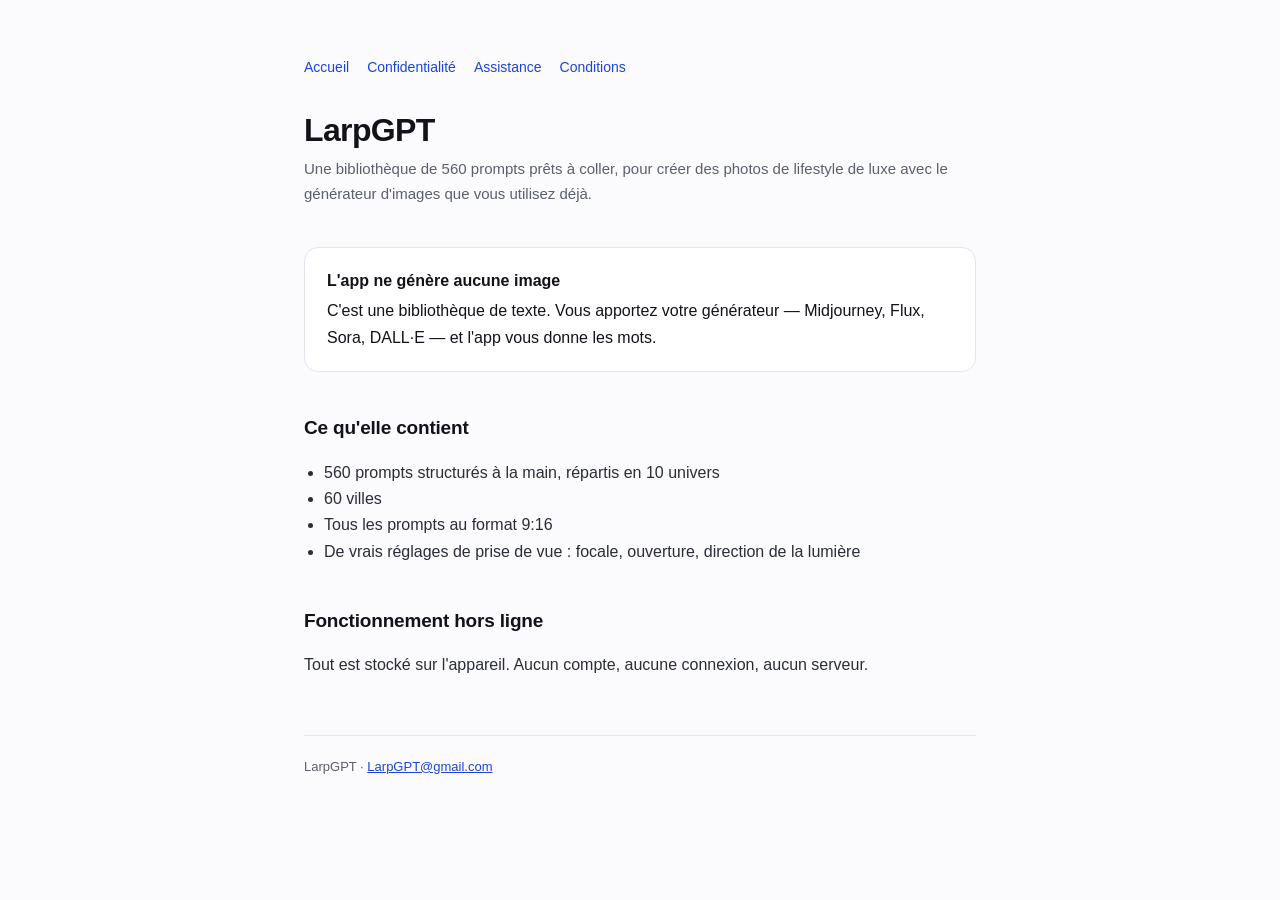
==== index.html @ 0c48ed39 "Contact : LarpGPT@gmail.com" ====
<!doctype html><html lang="fr"><head><meta charset="utf-8">
<meta name="viewport" content="width=device-width,initial-scale=1">
<title>LarpGPT</title><link rel="stylesheet" href="style.css"></head><body>
<div class="wrap">
<nav><a href="index.html">Accueil</a><a href="privacy.html">Confidentialité</a><a href="support.html">Assistance</a><a href="terms.html">Conditions</a></nav>
<h1>LarpGPT</h1>
<p class="sub">Une bibliothèque de 560 prompts prêts à coller, pour créer des photos de lifestyle de luxe avec le générateur d'images que vous utilisez déjà.</p>
<div class="card"><strong>L'app ne génère aucune image</strong>
C'est une bibliothèque de texte. Vous apportez votre générateur — Midjourney, Flux, Sora, DALL·E — et l'app vous donne les mots.</div>
<h2>Ce qu'elle contient</h2>
<ul><li>560 prompts structurés à la main, répartis en 10 univers</li>
<li>60 villes</li><li>Tous les prompts au format 9:16</li>
<li>De vrais réglages de prise de vue : focale, ouverture, direction de la lumière</li></ul>
<h2>Fonctionnement hors ligne</h2>
<p>Tout est stocké sur l'appareil. Aucun compte, aucune connexion, aucun serveur.</p>
<footer>LarpGPT · <a href="mailto:LarpGPT@gmail.com">LarpGPT@gmail.com</a></footer>
</div></body></html>
---- style.css ----
:root{--ink:#12131a;--muted:#5b5f6e;--line:#e4e6ee;--accent:#1B45D7;--bg:#fbfbfd}
*{box-sizing:border-box}
body{margin:0;background:var(--bg);color:var(--ink);
  font:16px/1.65 -apple-system,BlinkMacSystemFont,"Segoe UI",Inter,sans-serif}
.wrap{max-width:720px;margin:0 auto;padding:56px 24px 96px}
h1{font-size:32px;line-height:1.2;letter-spacing:-.02em;margin:0 0 8px}
h2{font-size:19px;letter-spacing:-.01em;margin:40px 0 10px}
.sub{color:var(--muted);margin:0 0 40px;font-size:15px}
p,li{color:#2a2d38}
ul{padding-left:20px}
a{color:var(--accent)}
.card{background:#fff;border:1px solid var(--line);border-radius:14px;padding:20px 22px;margin:24px 0}
.card strong{display:block;margin-bottom:4px}
footer{margin-top:56px;padding-top:20px;border-top:1px solid var(--line);
  color:var(--muted);font-size:13px}
nav{margin-bottom:32px;font-size:14px}
nav a{margin-right:18px;text-decoration:none}
nav a:hover{text-decoration:underline}
@media(prefers-color-scheme:dark){
  :root{--ink:#f2f3f7;--muted:#9aa0b4;--line:#2a2d3a;--bg:#0e0f14;--accent:#7f9bff}
  body{background:var(--bg);color:var(--ink)}
  p,li{color:#d3d6e0}
  .card{background:#161822}
}
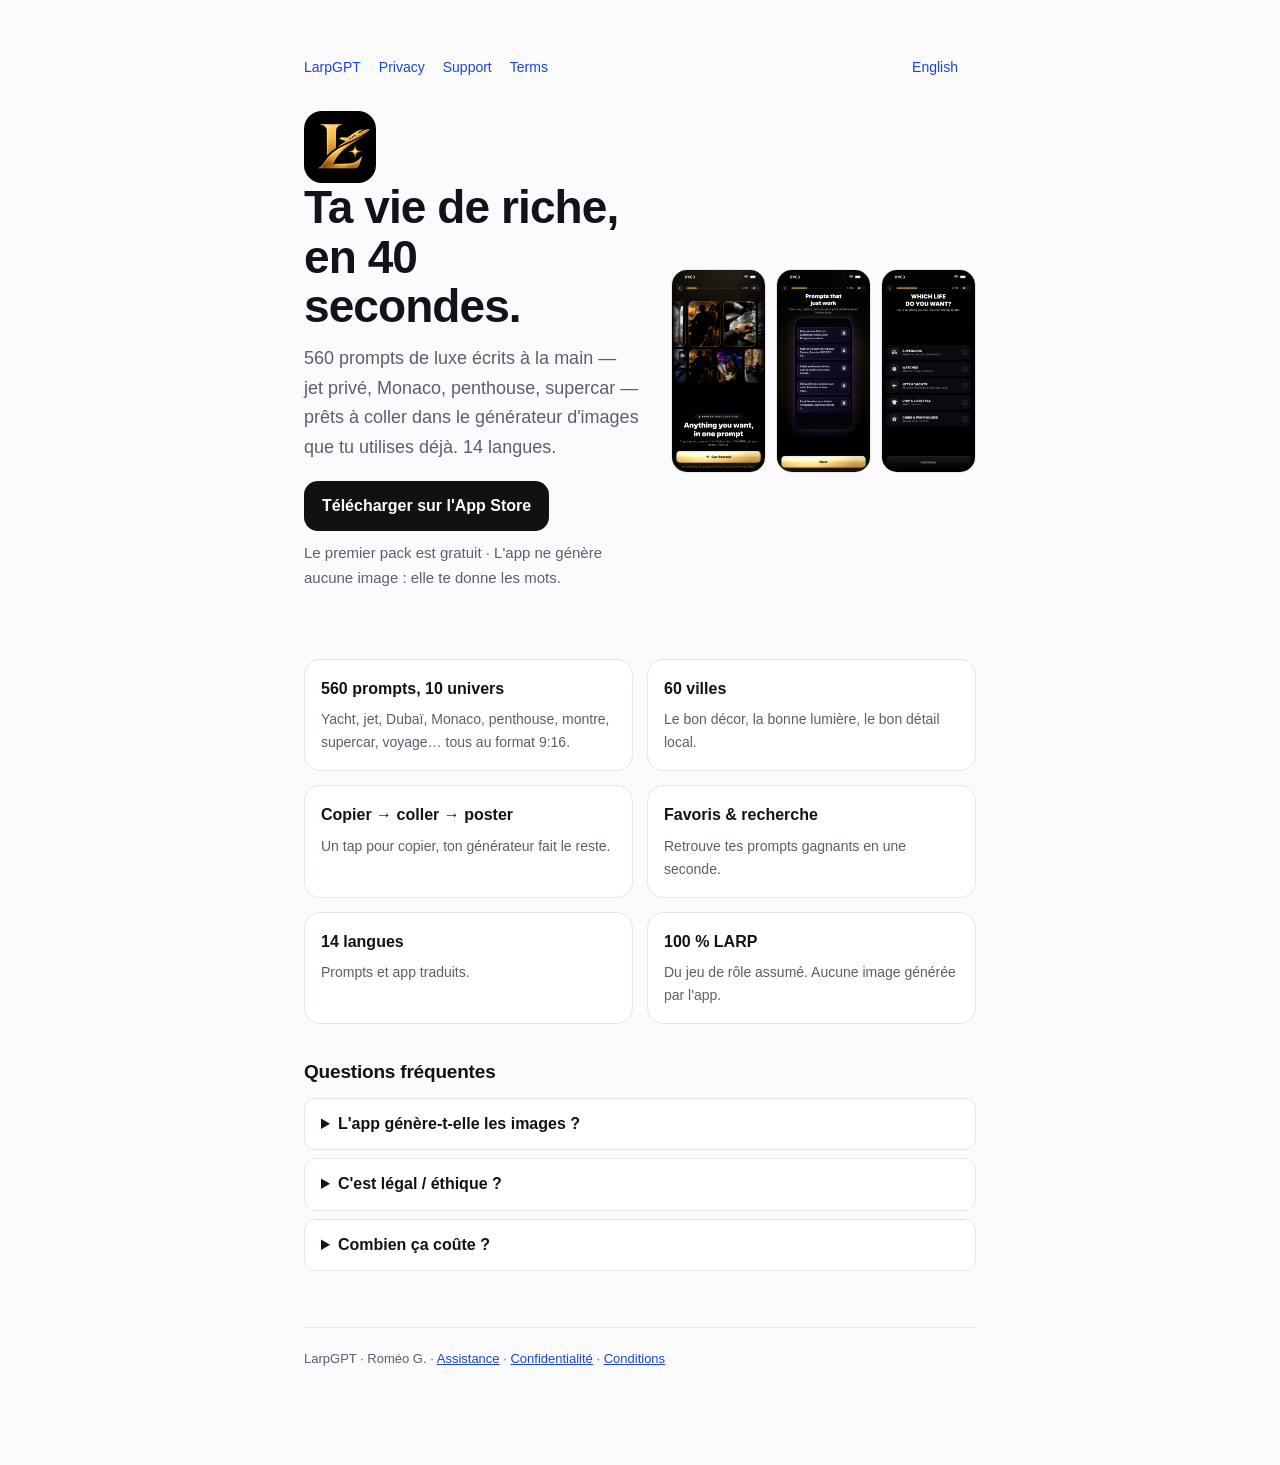
==== commit f37d2533: "Landing page FR/EN with screenshots, App Store link, FAQ, SEO" ====
--- a/index.html
+++ b/index.html
@@ -1,17 +1,5 @@
-<!doctype html><html lang="fr"><head><meta charset="utf-8">
-<meta name="viewport" content="width=device-width,initial-scale=1">
-<title>LarpGPT</title><link rel="stylesheet" href="style.css"></head><body>
-<div class="wrap">
-<nav><a href="index.html">Accueil</a><a href="privacy.html">Confidentialité</a><a href="support.html">Assistance</a><a href="terms.html">Conditions</a></nav>
-<h1>LarpGPT</h1>
-<p class="sub">Une bibliothèque de 560 prompts prêts à coller, pour créer des photos de lifestyle de luxe avec le générateur d'images que vous utilisez déjà.</p>
-<div class="card"><strong>L'app ne génère aucune image</strong>
-C'est une bibliothèque de texte. Vous apportez votre générateur — Midjourney, Flux, Sora, DALL·E — et l'app vous donne les mots.</div>
-<h2>Ce qu'elle contient</h2>
-<ul><li>560 prompts structurés à la main, répartis en 10 univers</li>
-<li>60 villes</li><li>Tous les prompts au format 9:16</li>
-<li>De vrais réglages de prise de vue : focale, ouverture, direction de la lumière</li></ul>
-<h2>Fonctionnement hors ligne</h2>
-<p>Tout est stocké sur l'appareil. Aucun compte, aucune connexion, aucun serveur.</p>
-<footer>LarpGPT · <a href="mailto:LarpGPT@gmail.com">LarpGPT@gmail.com</a></footer>
-</div></body></html>
+<!doctype html><html lang="fr"><head><meta charset="utf-8"><meta name="viewport" content="width=device-width,initial-scale=1"><title>LarpGPT — 560 prompts luxe prêts à coller pour tes stories (Dubaï, yacht, jet)</title><meta name="description" content="LarpGPT : la bibliothèque de prompts de lifestyle de luxe, écrits à la main, en 14 langues. Tu colles le prompt dans ton générateur d'images (Midjourney, Flux, DALL·E) et tu postes."><meta property="og:title" content="LarpGPT — 560 prompts luxe prêts à coller pour tes stories (Dubaï, yacht, jet)"><meta property="og:description" content="LarpGPT : la bibliothèque de prompts de lifestyle de luxe, écrits à la main, en 14 langues. Tu colles le prompt dans ton générateur d'images (Midjourney, Flux, DALL·E) et tu postes."><meta property="og:image" content="https://dualnbackapp.github.io/larpgpt/02-hero.png"><meta name="apple-itunes-app" content="app-id=6805626334"><link rel="icon" href="icon.png"><link rel="stylesheet" href="style.css"><script type="application/ld+json">{"@context":"https://schema.org","@type":"SoftwareApplication","name":"LarpGPT","operatingSystem":"iOS","applicationCategory":"LifestyleApplication","offers":{"@type":"Offer","price":"0","priceCurrency":"USD"},"url":"https://apps.apple.com/app/id6805626334"}</script></head><body><div class="wrap">
+<nav><a href="index.html">LarpGPT</a><a href="privacy.html">Privacy</a><a href="support.html">Support</a><a href="terms.html">Terms</a><a class="lang" href="en.html">English</a></nav>
+<section class="hero"><div><img class="icon" src="icon.png" alt="LarpGPT"><h1>Ta vie de riche, en 40 secondes.</h1><p class="lead">560 prompts de luxe écrits à la main — jet privé, Monaco, penthouse, supercar — prêts à coller dans le générateur d'images que tu utilises déjà. 14 langues.</p><a class="badge" href="https://apps.apple.com/app/id6805626334"> Télécharger sur l'App Store</a><p class="sub" style="margin-top:10px">Le premier pack est gratuit · L'app ne génère aucune image : elle te donne les mots.</p></div>
+<div class="shots"><img src="02-hero.png" alt=""><img src="03-prompts.png" alt=""><img src="04-worlds.png" alt=""></div></section>
+<div class="grid"><div class="feat"><h3>560 prompts, 10 univers</h3><p>Yacht, jet, Dubaï, Monaco, penthouse, montre, supercar, voyage… tous au format 9:16.</p></div><div class="feat"><h3>60 villes</h3><p>Le bon décor, la bonne lumière, le bon détail local.</p></div><div class="feat"><h3>Copier → coller → poster</h3><p>Un tap pour copier, ton générateur fait le reste.</p></div><div class="feat"><h3>Favoris & recherche</h3><p>Retrouve tes prompts gagnants en une seconde.</p></div><div class="feat"><h3>14 langues</h3><p>Prompts et app traduits.</p></div><div class="feat"><h3>100 % LARP</h3><p>Du jeu de rôle assumé. Aucune image générée par l'app.</p></div></div><h2 style="margin-top:32px">Questions fréquentes</h2><div class="faq"><details><summary>L'app génère-t-elle les images ?</summary><p>Non. LarpGPT est une bibliothèque de texte. Tu colles le prompt dans Midjourney, Flux, DALL·E, Sora ou n'importe quel générateur.</p></details><details><summary>C'est légal / éthique ?</summary><p>C'est du LARP (jeu de rôle) : de la fiction créative pour tes stories. Tu restes responsable de ce que tu publies.</p></details><details><summary>Combien ça coûte ?</summary><p>Le premier pack est gratuit. L'accès VIP débloque les 560 prompts, la recherche et les favoris (abonnement ou achat à vie).</p></details></div><footer>LarpGPT · Roméo G. · <a href="mailto:LarpGPT@gmail.com">Assistance</a> · <a href="privacy.html">Confidentialité</a> · <a href="terms.html">Conditions</a></footer></div></body></html>
--- a/style.css
+++ b/style.css
@@ -22,3 +22,16 @@
   p,li{color:#d3d6e0}
   .card{background:#161822}
 }
+/* landing */
+.hero{display:grid;grid-template-columns:1.1fr 1fr;gap:32px;align-items:center;margin:28px 0}
+.hero h1{font-size:clamp(30px,5vw,46px);line-height:1.08;margin:0 0 12px}
+.hero .lead{font-size:18px;color:#5a5f6d;margin:0 0 18px}
+.badge{display:inline-flex;align-items:center;gap:10px;background:#111;color:#fff;padding:12px 18px;border-radius:14px;font-weight:700;text-decoration:none}
+.shots{display:grid;grid-template-columns:repeat(3,1fr);gap:10px}
+.shots img{width:100%;border-radius:16px;display:block;border:1px solid #e8e6df}
+.grid{display:grid;grid-template-columns:repeat(auto-fit,minmax(220px,1fr));gap:14px}
+.feat{background:#fff;border:1px solid #e8e6df;border-radius:16px;padding:16px}
+.feat h3{margin:0 0 6px;font-size:16px}.feat p{margin:0;color:#5a5f6d;font-size:14px}
+.faq details{background:#fff;border:1px solid #e8e6df;border-radius:12px;padding:12px 16px;margin:8px 0}.faq summary{font-weight:700;cursor:pointer}
+.lang{float:right;font-size:14px}.icon{width:72px;height:72px;border-radius:18px;vertical-align:middle;margin-right:12px}
+@media(max-width:720px){.hero{grid-template-columns:1fr}}
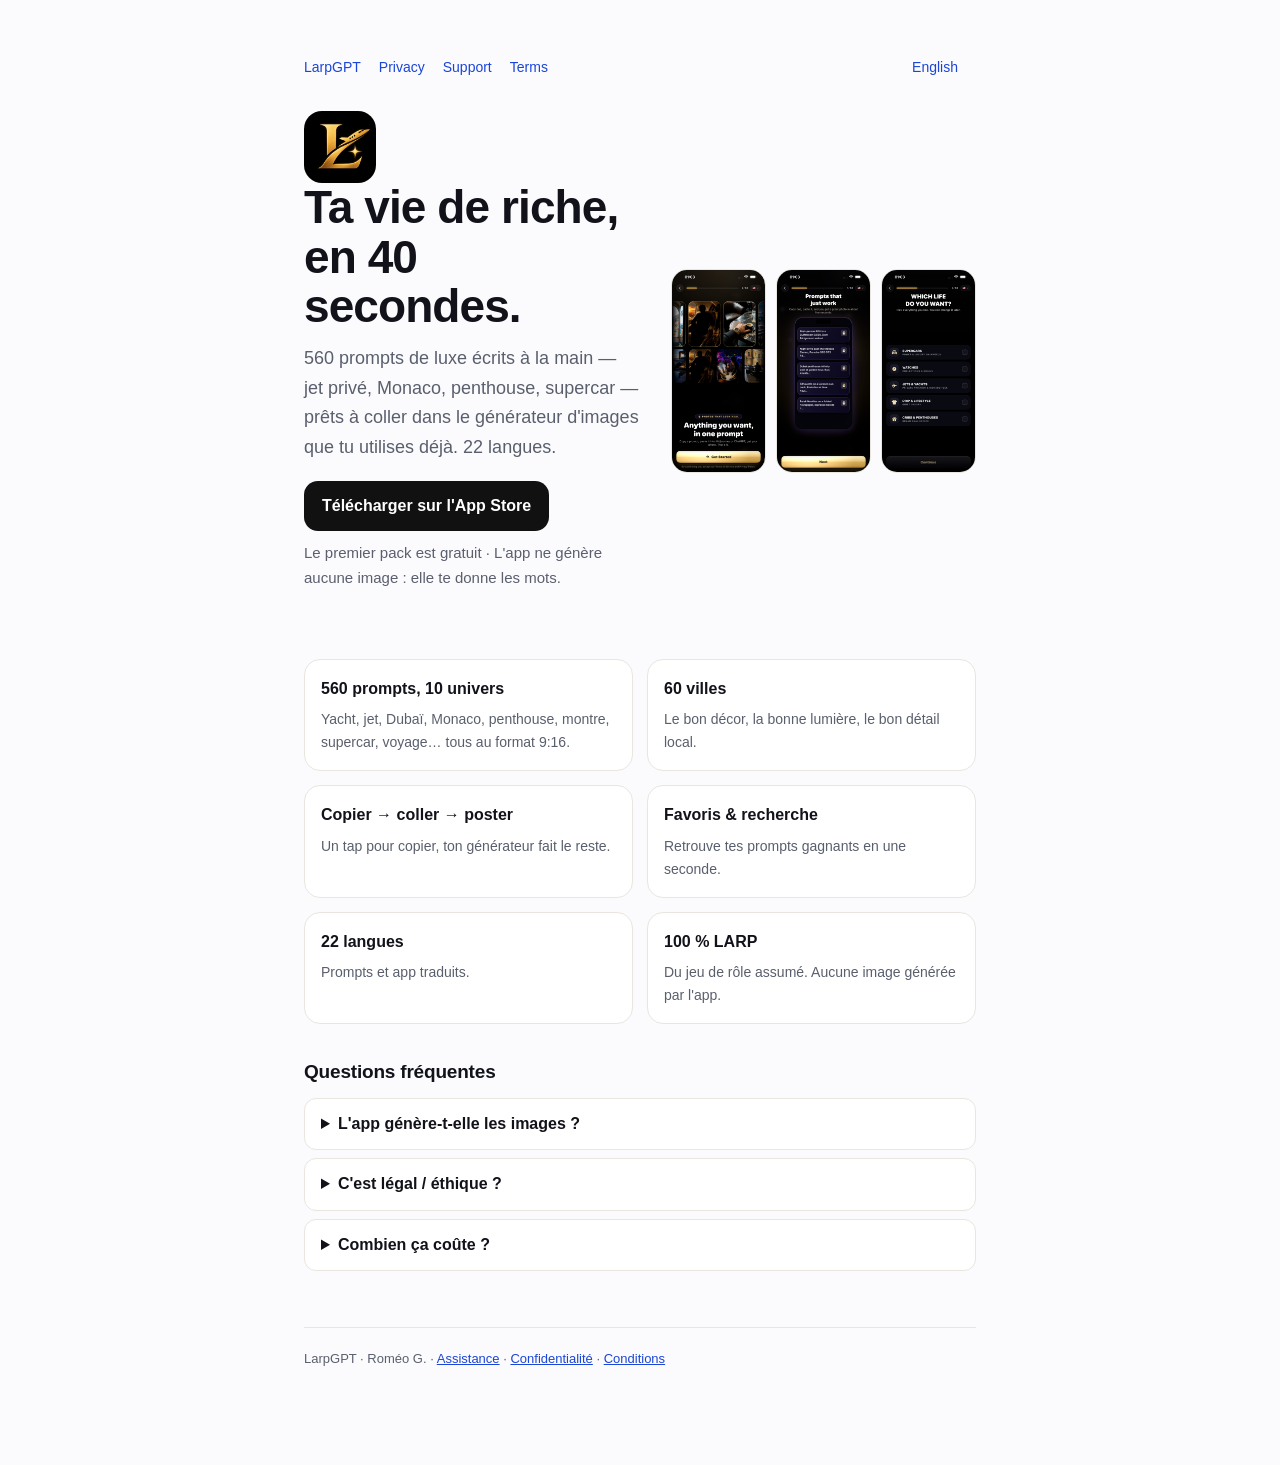
==== commit 5ed1e339: "LarpGPT : 14 -> 22 langues sur la page publique L'enum AppLanguage declare 22 langues et 22 tables T" ====
--- a/index.html
+++ b/index.html
@@ -1,5 +1,5 @@
-<!doctype html><html lang="fr"><head><meta charset="utf-8"><meta name="viewport" content="width=device-width,initial-scale=1"><title>LarpGPT — 560 prompts luxe prêts à coller pour tes stories (Dubaï, yacht, jet)</title><meta name="description" content="LarpGPT : la bibliothèque de prompts de lifestyle de luxe, écrits à la main, en 14 langues. Tu colles le prompt dans ton générateur d'images (Midjourney, Flux, DALL·E) et tu postes."><meta property="og:title" content="LarpGPT — 560 prompts luxe prêts à coller pour tes stories (Dubaï, yacht, jet)"><meta property="og:description" content="LarpGPT : la bibliothèque de prompts de lifestyle de luxe, écrits à la main, en 14 langues. Tu colles le prompt dans ton générateur d'images (Midjourney, Flux, DALL·E) et tu postes."><meta property="og:image" content="https://dualnbackapp.github.io/larpgpt/02-hero.png"><meta name="apple-itunes-app" content="app-id=6805626334"><link rel="icon" href="icon.png"><link rel="stylesheet" href="style.css"><script type="application/ld+json">{"@context":"https://schema.org","@type":"SoftwareApplication","name":"LarpGPT","operatingSystem":"iOS","applicationCategory":"LifestyleApplication","offers":{"@type":"Offer","price":"0","priceCurrency":"USD"},"url":"https://apps.apple.com/app/id6805626334"}</script></head><body><div class="wrap">
+<!doctype html><html lang="fr"><head><meta charset="utf-8"><meta name="viewport" content="width=device-width,initial-scale=1"><title>LarpGPT — 560 prompts luxe prêts à coller pour tes stories (Dubaï, yacht, jet)</title><meta name="description" content="LarpGPT : la bibliothèque de prompts de lifestyle de luxe, écrits à la main, en 22 langues. Tu colles le prompt dans ton générateur d'images (Midjourney, Flux, DALL·E) et tu postes."><meta property="og:title" content="LarpGPT — 560 prompts luxe prêts à coller pour tes stories (Dubaï, yacht, jet)"><meta property="og:description" content="LarpGPT : la bibliothèque de prompts de lifestyle de luxe, écrits à la main, en 22 langues. Tu colles le prompt dans ton générateur d'images (Midjourney, Flux, DALL·E) et tu postes."><meta property="og:image" content="https://dualnbackapp.github.io/larpgpt/02-hero.png"><meta name="apple-itunes-app" content="app-id=6805626334"><link rel="icon" href="icon.png"><link rel="stylesheet" href="style.css"><script type="application/ld+json">{"@context":"https://schema.org","@type":"SoftwareApplication","name":"LarpGPT","operatingSystem":"iOS","applicationCategory":"LifestyleApplication","offers":{"@type":"Offer","price":"0","priceCurrency":"USD"},"url":"https://apps.apple.com/app/id6805626334"}</script></head><body><div class="wrap">
 <nav><a href="index.html">LarpGPT</a><a href="privacy.html">Privacy</a><a href="support.html">Support</a><a href="terms.html">Terms</a><a class="lang" href="en.html">English</a></nav>
-<section class="hero"><div><img class="icon" src="icon.png" alt="LarpGPT"><h1>Ta vie de riche, en 40 secondes.</h1><p class="lead">560 prompts de luxe écrits à la main — jet privé, Monaco, penthouse, supercar — prêts à coller dans le générateur d'images que tu utilises déjà. 14 langues.</p><a class="badge" href="https://apps.apple.com/app/id6805626334"> Télécharger sur l'App Store</a><p class="sub" style="margin-top:10px">Le premier pack est gratuit · L'app ne génère aucune image : elle te donne les mots.</p></div>
+<section class="hero"><div><img class="icon" src="icon.png" alt="LarpGPT"><h1>Ta vie de riche, en 40 secondes.</h1><p class="lead">560 prompts de luxe écrits à la main — jet privé, Monaco, penthouse, supercar — prêts à coller dans le générateur d'images que tu utilises déjà. 22 langues.</p><a class="badge" href="https://apps.apple.com/app/id6805626334"> Télécharger sur l'App Store</a><p class="sub" style="margin-top:10px">Le premier pack est gratuit · L'app ne génère aucune image : elle te donne les mots.</p></div>
 <div class="shots"><img src="02-hero.png" alt=""><img src="03-prompts.png" alt=""><img src="04-worlds.png" alt=""></div></section>
-<div class="grid"><div class="feat"><h3>560 prompts, 10 univers</h3><p>Yacht, jet, Dubaï, Monaco, penthouse, montre, supercar, voyage… tous au format 9:16.</p></div><div class="feat"><h3>60 villes</h3><p>Le bon décor, la bonne lumière, le bon détail local.</p></div><div class="feat"><h3>Copier → coller → poster</h3><p>Un tap pour copier, ton générateur fait le reste.</p></div><div class="feat"><h3>Favoris & recherche</h3><p>Retrouve tes prompts gagnants en une seconde.</p></div><div class="feat"><h3>14 langues</h3><p>Prompts et app traduits.</p></div><div class="feat"><h3>100 % LARP</h3><p>Du jeu de rôle assumé. Aucune image générée par l'app.</p></div></div><h2 style="margin-top:32px">Questions fréquentes</h2><div class="faq"><details><summary>L'app génère-t-elle les images ?</summary><p>Non. LarpGPT est une bibliothèque de texte. Tu colles le prompt dans Midjourney, Flux, DALL·E, Sora ou n'importe quel générateur.</p></details><details><summary>C'est légal / éthique ?</summary><p>C'est du LARP (jeu de rôle) : de la fiction créative pour tes stories. Tu restes responsable de ce que tu publies.</p></details><details><summary>Combien ça coûte ?</summary><p>Le premier pack est gratuit. L'accès VIP débloque les 560 prompts, la recherche et les favoris (abonnement ou achat à vie).</p></details></div><footer>LarpGPT · Roméo G. · <a href="mailto:LarpGPT@gmail.com">Assistance</a> · <a href="privacy.html">Confidentialité</a> · <a href="terms.html">Conditions</a></footer></div></body></html>+<div class="grid"><div class="feat"><h3>560 prompts, 10 univers</h3><p>Yacht, jet, Dubaï, Monaco, penthouse, montre, supercar, voyage… tous au format 9:16.</p></div><div class="feat"><h3>60 villes</h3><p>Le bon décor, la bonne lumière, le bon détail local.</p></div><div class="feat"><h3>Copier → coller → poster</h3><p>Un tap pour copier, ton générateur fait le reste.</p></div><div class="feat"><h3>Favoris & recherche</h3><p>Retrouve tes prompts gagnants en une seconde.</p></div><div class="feat"><h3>22 langues</h3><p>Prompts et app traduits.</p></div><div class="feat"><h3>100 % LARP</h3><p>Du jeu de rôle assumé. Aucune image générée par l'app.</p></div></div><h2 style="margin-top:32px">Questions fréquentes</h2><div class="faq"><details><summary>L'app génère-t-elle les images ?</summary><p>Non. LarpGPT est une bibliothèque de texte. Tu colles le prompt dans Midjourney, Flux, DALL·E, Sora ou n'importe quel générateur.</p></details><details><summary>C'est légal / éthique ?</summary><p>C'est du LARP (jeu de rôle) : de la fiction créative pour tes stories. Tu restes responsable de ce que tu publies.</p></details><details><summary>Combien ça coûte ?</summary><p>Le premier pack est gratuit. L'accès VIP débloque les 560 prompts, la recherche et les favoris (abonnement ou achat à vie).</p></details></div><footer>LarpGPT · Roméo G. · <a href="mailto:Gambinoromeo9@gmail.com">Assistance</a> · <a href="privacy.html">Confidentialité</a> · <a href="terms.html">Conditions</a></footer></div></body></html>
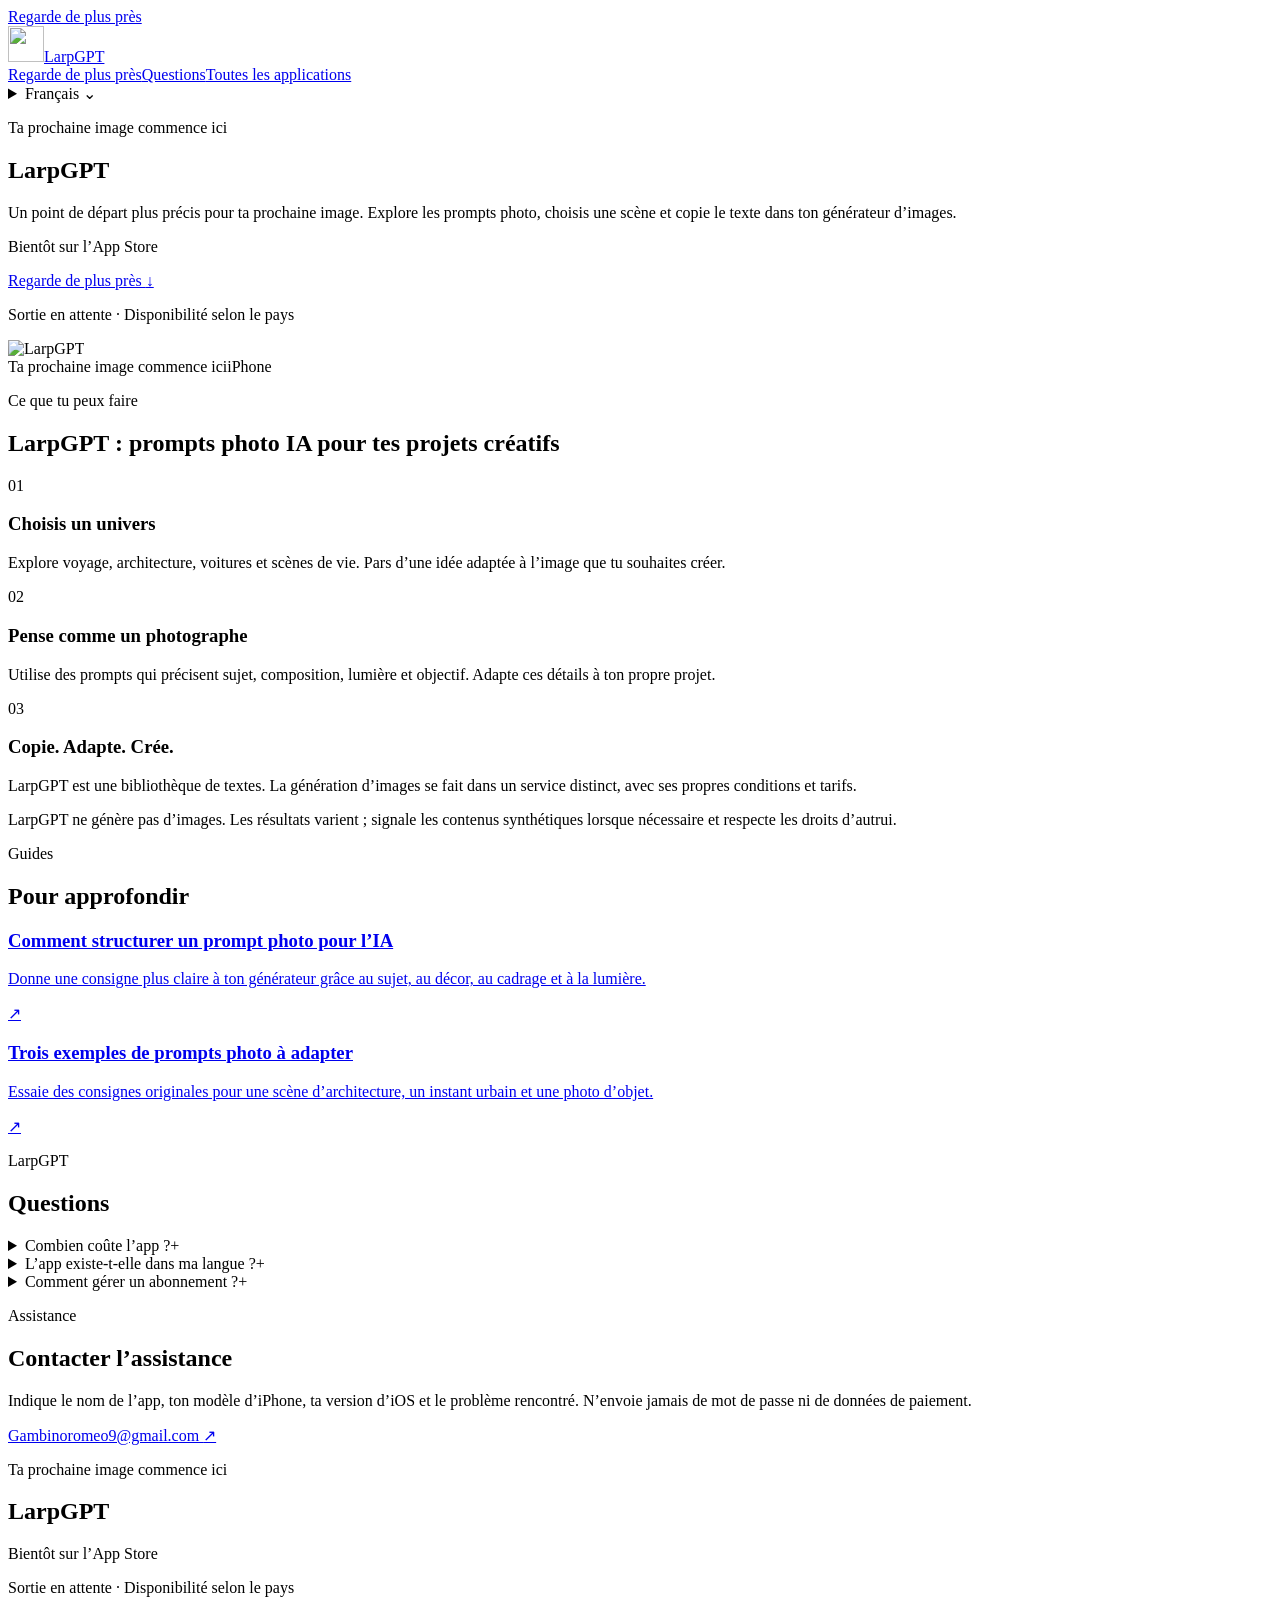
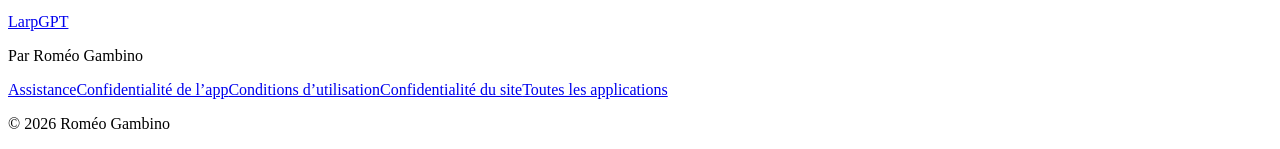
==== commit 1ffd0bd5: "Connect marketing homepage to multilingual app website" ====
--- a/index.html
+++ b/index.html
@@ -1,5 +1 @@
-<!doctype html><html lang="fr"><head><meta charset="utf-8"><meta name="viewport" content="width=device-width,initial-scale=1"><title>LarpGPT — 560 prompts luxe prêts à coller pour tes stories (Dubaï, yacht, jet)</title><meta name="description" content="LarpGPT : la bibliothèque de prompts de lifestyle de luxe, écrits à la main, en 22 langues. Tu colles le prompt dans ton générateur d'images (Midjourney, Flux, DALL·E) et tu postes."><meta property="og:title" content="LarpGPT — 560 prompts luxe prêts à coller pour tes stories (Dubaï, yacht, jet)"><meta property="og:description" content="LarpGPT : la bibliothèque de prompts de lifestyle de luxe, écrits à la main, en 22 langues. Tu colles le prompt dans ton générateur d'images (Midjourney, Flux, DALL·E) et tu postes."><meta property="og:image" content="https://dualnbackapp.github.io/larpgpt/02-hero.png"><meta name="apple-itunes-app" content="app-id=6805626334"><link rel="icon" href="icon.png"><link rel="stylesheet" href="style.css"><script type="application/ld+json">{"@context":"https://schema.org","@type":"SoftwareApplication","name":"LarpGPT","operatingSystem":"iOS","applicationCategory":"LifestyleApplication","offers":{"@type":"Offer","price":"0","priceCurrency":"USD"},"url":"https://apps.apple.com/app/id6805626334"}</script></head><body><div class="wrap">
-<nav><a href="index.html">LarpGPT</a><a href="privacy.html">Privacy</a><a href="support.html">Support</a><a href="terms.html">Terms</a><a class="lang" href="en.html">English</a></nav>
-<section class="hero"><div><img class="icon" src="icon.png" alt="LarpGPT"><h1>Ta vie de riche, en 40 secondes.</h1><p class="lead">560 prompts de luxe écrits à la main — jet privé, Monaco, penthouse, supercar — prêts à coller dans le générateur d'images que tu utilises déjà. 22 langues.</p><a class="badge" href="https://apps.apple.com/app/id6805626334"> Télécharger sur l'App Store</a><p class="sub" style="margin-top:10px">Le premier pack est gratuit · L'app ne génère aucune image : elle te donne les mots.</p></div>
-<div class="shots"><img src="02-hero.png" alt=""><img src="03-prompts.png" alt=""><img src="04-worlds.png" alt=""></div></section>
-<div class="grid"><div class="feat"><h3>560 prompts, 10 univers</h3><p>Yacht, jet, Dubaï, Monaco, penthouse, montre, supercar, voyage… tous au format 9:16.</p></div><div class="feat"><h3>60 villes</h3><p>Le bon décor, la bonne lumière, le bon détail local.</p></div><div class="feat"><h3>Copier → coller → poster</h3><p>Un tap pour copier, ton générateur fait le reste.</p></div><div class="feat"><h3>Favoris & recherche</h3><p>Retrouve tes prompts gagnants en une seconde.</p></div><div class="feat"><h3>22 langues</h3><p>Prompts et app traduits.</p></div><div class="feat"><h3>100 % LARP</h3><p>Du jeu de rôle assumé. Aucune image générée par l'app.</p></div></div><h2 style="margin-top:32px">Questions fréquentes</h2><div class="faq"><details><summary>L'app génère-t-elle les images ?</summary><p>Non. LarpGPT est une bibliothèque de texte. Tu colles le prompt dans Midjourney, Flux, DALL·E, Sora ou n'importe quel générateur.</p></details><details><summary>C'est légal / éthique ?</summary><p>C'est du LARP (jeu de rôle) : de la fiction créative pour tes stories. Tu restes responsable de ce que tu publies.</p></details><details><summary>Combien ça coûte ?</summary><p>Le premier pack est gratuit. L'accès VIP débloque les 560 prompts, la recherche et les favoris (abonnement ou achat à vie).</p></details></div><footer>LarpGPT · Roméo G. · <a href="mailto:Gambinoromeo9@gmail.com">Assistance</a> · <a href="privacy.html">Confidentialité</a> · <a href="terms.html">Conditions</a></footer></div></body></html>+<!doctype html><html lang="fr" dir="ltr"><head><meta charset="utf-8"><meta name="viewport" content="width=device-width,initial-scale=1"><title>LarpGPT : prompts photo IA pour tes projets créatifs</title><meta name="description" content="Un point de départ plus précis pour ta prochaine image. Explore les prompts photo, choisis une scène et copie le texte dans ton générateur d’images."><meta name="robots" content="index,follow,max-image-preview:large"><link rel="canonical" href="https://romeo-apps.gambinoromeo9.chatgpt.site/fr/larpgpt/"><link rel="alternate" hreflang="en" href="https://romeo-apps.gambinoromeo9.chatgpt.site/en/larpgpt/"><link rel="alternate" hreflang="fr" href="https://romeo-apps.gambinoromeo9.chatgpt.site/fr/larpgpt/"><link rel="alternate" hreflang="es" href="https://romeo-apps.gambinoromeo9.chatgpt.site/es/larpgpt/"><link rel="alternate" hreflang="de" href="https://romeo-apps.gambinoromeo9.chatgpt.site/de/larpgpt/"><link rel="alternate" hreflang="it" href="https://romeo-apps.gambinoromeo9.chatgpt.site/it/larpgpt/"><link rel="alternate" hreflang="pt-BR" href="https://romeo-apps.gambinoromeo9.chatgpt.site/pt-BR/larpgpt/"><link rel="alternate" hreflang="nl" href="https://romeo-apps.gambinoromeo9.chatgpt.site/nl/larpgpt/"><link rel="alternate" hreflang="pl" href="https://romeo-apps.gambinoromeo9.chatgpt.site/pl/larpgpt/"><link rel="alternate" hreflang="ru" href="https://romeo-apps.gambinoromeo9.chatgpt.site/ru/larpgpt/"><link rel="alternate" hreflang="tr" href="https://romeo-apps.gambinoromeo9.chatgpt.site/tr/larpgpt/"><link rel="alternate" hreflang="ar" href="https://romeo-apps.gambinoromeo9.chatgpt.site/ar/larpgpt/"><link rel="alternate" hreflang="hi" href="https://romeo-apps.gambinoromeo9.chatgpt.site/hi/larpgpt/"><link rel="alternate" hreflang="ja" href="https://romeo-apps.gambinoromeo9.chatgpt.site/ja/larpgpt/"><link rel="alternate" hreflang="ko" href="https://romeo-apps.gambinoromeo9.chatgpt.site/ko/larpgpt/"><link rel="alternate" hreflang="zh-Hans" href="https://romeo-apps.gambinoromeo9.chatgpt.site/zh-Hans/larpgpt/"><link rel="alternate" hreflang="zh-Hant" href="https://romeo-apps.gambinoromeo9.chatgpt.site/zh-Hant/larpgpt/"><link rel="alternate" hreflang="x-default" href="https://romeo-apps.gambinoromeo9.chatgpt.site/en/larpgpt/"><meta property="og:type" content="website"><meta property="og:title" content="LarpGPT : prompts photo IA pour tes projets créatifs"><meta property="og:description" content="Un point de départ plus précis pour ta prochaine image. Explore les prompts photo, choisis une scène et copie le texte dans ton générateur d’images."><meta property="og:url" content="https://romeo-apps.gambinoromeo9.chatgpt.site/fr/larpgpt/"><meta property="og:site_name" content="LarpGPT"><meta name="theme-color" content="#ffd9cf"><link rel="icon" href="https://romeo-apps.gambinoromeo9.chatgpt.site/assets/larpgpt-icon.webp"><link rel="stylesheet" href="https://romeo-apps.gambinoromeo9.chatgpt.site/style-8dffabfe72.css"><script type="application/ld+json">{"@context":"https://schema.org","@type":"SoftwareApplication","name":"LarpGPT","operatingSystem":"iOS","applicationCategory":"DesignApplication","description":"Un point de départ plus précis pour ta prochaine image. Explore les prompts photo, choisis une scène et copie le texte dans ton générateur d’images.","url":"https://romeo-apps.gambinoromeo9.chatgpt.site/fr/larpgpt/","inLanguage":"fr","author":{"@type":"Person","name":"Roméo Gambino"}}</script></head><body class="theme-studio" style="--accent:#ffd9cf;--accent-ink:#481e24"><a class="skip" href="#main">Regarde de plus près</a><header class="header"><a class="brand" href="https://romeo-apps.gambinoromeo9.chatgpt.site/fr/larpgpt/" aria-label="LarpGPT"><img src="https://romeo-apps.gambinoromeo9.chatgpt.site/assets/larpgpt-icon.webp" width="36" height="36" alt=""><span>LarpGPT</span></a><nav class="main-nav" aria-label="Applications"><a href="https://romeo-apps.gambinoromeo9.chatgpt.site/fr/larpgpt/#features">Regarde de plus près</a><a href="https://romeo-apps.gambinoromeo9.chatgpt.site/fr/larpgpt/#questions">Questions</a><a href="https://romeo-apps.gambinoromeo9.chatgpt.site/fr/">Toutes les applications</a></nav><details class="languages"><summary>Français <span aria-hidden="true">⌄</span></summary><nav aria-label="Choisis ta langue"><a lang="en" hreflang="en" href="https://romeo-apps.gambinoromeo9.chatgpt.site/en/larpgpt/">English</a><a lang="fr" hreflang="fr" href="https://romeo-apps.gambinoromeo9.chatgpt.site/fr/larpgpt/" aria-current="page">Français</a><a lang="es" hreflang="es" href="https://romeo-apps.gambinoromeo9.chatgpt.site/es/larpgpt/">Español</a><a lang="de" hreflang="de" href="https://romeo-apps.gambinoromeo9.chatgpt.site/de/larpgpt/">Deutsch</a><a lang="it" hreflang="it" href="https://romeo-apps.gambinoromeo9.chatgpt.site/it/larpgpt/">Italiano</a><a lang="pt-BR" hreflang="pt-BR" href="https://romeo-apps.gambinoromeo9.chatgpt.site/pt-BR/larpgpt/">Português (Brasil)</a><a lang="nl" hreflang="nl" href="https://romeo-apps.gambinoromeo9.chatgpt.site/nl/larpgpt/">Nederlands</a><a lang="pl" hreflang="pl" href="https://romeo-apps.gambinoromeo9.chatgpt.site/pl/larpgpt/">Polski</a><a lang="ru" hreflang="ru" href="https://romeo-apps.gambinoromeo9.chatgpt.site/ru/larpgpt/">Русский</a><a lang="tr" hreflang="tr" href="https://romeo-apps.gambinoromeo9.chatgpt.site/tr/larpgpt/">Türkçe</a><a lang="ar" hreflang="ar" href="https://romeo-apps.gambinoromeo9.chatgpt.site/ar/larpgpt/">العربية</a><a lang="hi" hreflang="hi" href="https://romeo-apps.gambinoromeo9.chatgpt.site/hi/larpgpt/">हिन्दी</a><a lang="ja" hreflang="ja" href="https://romeo-apps.gambinoromeo9.chatgpt.site/ja/larpgpt/">日本語</a><a lang="ko" hreflang="ko" href="https://romeo-apps.gambinoromeo9.chatgpt.site/ko/larpgpt/">한국어</a><a lang="zh-Hans" hreflang="zh-Hans" href="https://romeo-apps.gambinoromeo9.chatgpt.site/zh-Hans/larpgpt/">简体中文</a><a lang="zh-Hant" hreflang="zh-Hant" href="https://romeo-apps.gambinoromeo9.chatgpt.site/zh-Hant/larpgpt/">繁體中文</a></nav></details></header><main id="main"><section class="hero editorial-hero"><div class="hero-copy"><p class="eyebrow">Ta prochaine image commence ici</p><h1>LarpGPT</h1><p class="hero-intro">Un point de départ plus précis pour ta prochaine image. Explore les prompts photo, choisis une scène et copie le texte dans ton générateur d’images.</p><div class="hero-actions"><p class="release">Bientôt sur l’App Store</p><a class="text-link" href="#features">Regarde de plus près <span aria-hidden="true">↓</span></a></div><p class="availability">Sortie en attente · Disponibilité selon le pays</p></div><img class="hero-art" src="https://romeo-apps.gambinoromeo9.chatgpt.site/assets/larpgpt-icon.webp" width="512" height="512" alt="LarpGPT" fetchpriority="high"><div class="hero-bottom"><span>Ta prochaine image commence ici</span><span>iPhone</span></div></section><section class="section" id="features"><div class="section-heading"><p class="eyebrow">Ce que tu peux faire</p><h2>LarpGPT : prompts photo IA pour tes projets créatifs</h2></div><div class="features"><article><span class="feature-index">01</span><h3>Choisis un univers</h3><p>Explore voyage, architecture, voitures et scènes de vie. Pars d’une idée adaptée à l’image que tu souhaites créer.</p></article><article><span class="feature-index">02</span><h3>Pense comme un photographe</h3><p>Utilise des prompts qui précisent sujet, composition, lumière et objectif. Adapte ces détails à ton propre projet.</p></article><article><span class="feature-index">03</span><h3>Copie. Adapte. Crée.</h3><p>LarpGPT est une bibliothèque de textes. La génération d’images se fait dans un service distinct, avec ses propres conditions et tarifs.</p></article></div><p class="note">LarpGPT ne génère pas d’images. Les résultats varient ; signale les contenus synthétiques lorsque nécessaire et respecte les droits d’autrui.</p></section><section class="section guides"><div class="section-heading"><p class="eyebrow">Guides</p><h2>Pour approfondir</h2></div><a class="guide-row" href="https://romeo-apps.gambinoromeo9.chatgpt.site/fr/larpgpt/write-ai-photo-prompts/"><div><h3>Comment structurer un prompt photo pour l’IA</h3><p>Donne une consigne plus claire à ton générateur grâce au sujet, au décor, au cadrage et à la lumière.</p></div><span aria-hidden="true">↗</span></a><a class="guide-row" href="https://romeo-apps.gambinoromeo9.chatgpt.site/fr/larpgpt/photo-prompt-examples/"><div><h3>Trois exemples de prompts photo à adapter</h3><p>Essaie des consignes originales pour une scène d’architecture, un instant urbain et une photo d’objet.</p></div><span aria-hidden="true">↗</span></a></section><section class="section questions" id="questions"><div class="section-heading"><p class="eyebrow">LarpGPT</p><h2>Questions</h2></div><div class="faq-list"><details><summary>Combien coûte l’app ?<span aria-hidden="true">+</span></summary><p>L’App Store et l’app affichent le prix actuel et les achats proposés dans ta devise avant confirmation. Un essai dépend de l’offre et de ton éligibilité. Un téléchargement gratuit ne signifie pas que toutes les fonctions sont gratuites.</p></details><details><summary>L’app existe-t-elle dans ma langue ?<span aria-hidden="true">+</span></summary><p>Ces pages web sont traduites. Pour l’app, consulte la rubrique Langues de sa fiche App Store. Certains contenus peuvent être dans une autre langue.</p></details><details><summary>Comment gérer un abonnement ?<span aria-hidden="true">+</span></summary><p>Sur iPhone, ouvre Réglages, touche ton nom, puis Abonnements. Sélectionne l’app pour consulter ou résilier un abonnement actif. Supprimer l’app ne résilie pas l’abonnement.</p></details></div></section><section class="section support" id="support"><div><p class="eyebrow">Assistance</p><h2>Contacter l’assistance</h2><p>Indique le nom de l’app, ton modèle d’iPhone, ta version d’iOS et le problème rencontré. N’envoie jamais de mot de passe ni de données de paiement.</p></div><a class="text-link" href="mailto:Gambinoromeo9@gmail.com?subject=LarpGPT%20support">Gambinoromeo9@gmail.com <span aria-hidden="true">↗</span></a></section><section class="closing"><p class="eyebrow">Ta prochaine image commence ici</p><h2>LarpGPT</h2><p class="release">Bientôt sur l’App Store</p><p>Sortie en attente · Disponibilité selon le pays</p></section></main><footer class="footer"><div class="footer-top"><a class="brand" href="https://romeo-apps.gambinoromeo9.chatgpt.site/fr/">LarpGPT</a><p>Par Roméo Gambino</p></div><nav aria-label="Assistance"><a href="https://romeo-apps.gambinoromeo9.chatgpt.site/fr/larpgpt/#support">Assistance</a><a href="https://dualnbackapp.github.io/larpgpt/privacy.html">Confidentialité de l’app</a><a href="https://www.apple.com/legal/internet-services/itunes/dev/stdeula/">Conditions d’utilisation</a><a href="https://romeo-apps.gambinoromeo9.chatgpt.site/en/website-privacy/">Confidentialité du site</a><a href="https://romeo-apps.gambinoromeo9.chatgpt.site/fr/">Toutes les applications</a></nav><p class="fine">© 2026 Roméo Gambino</p></footer></body></html>
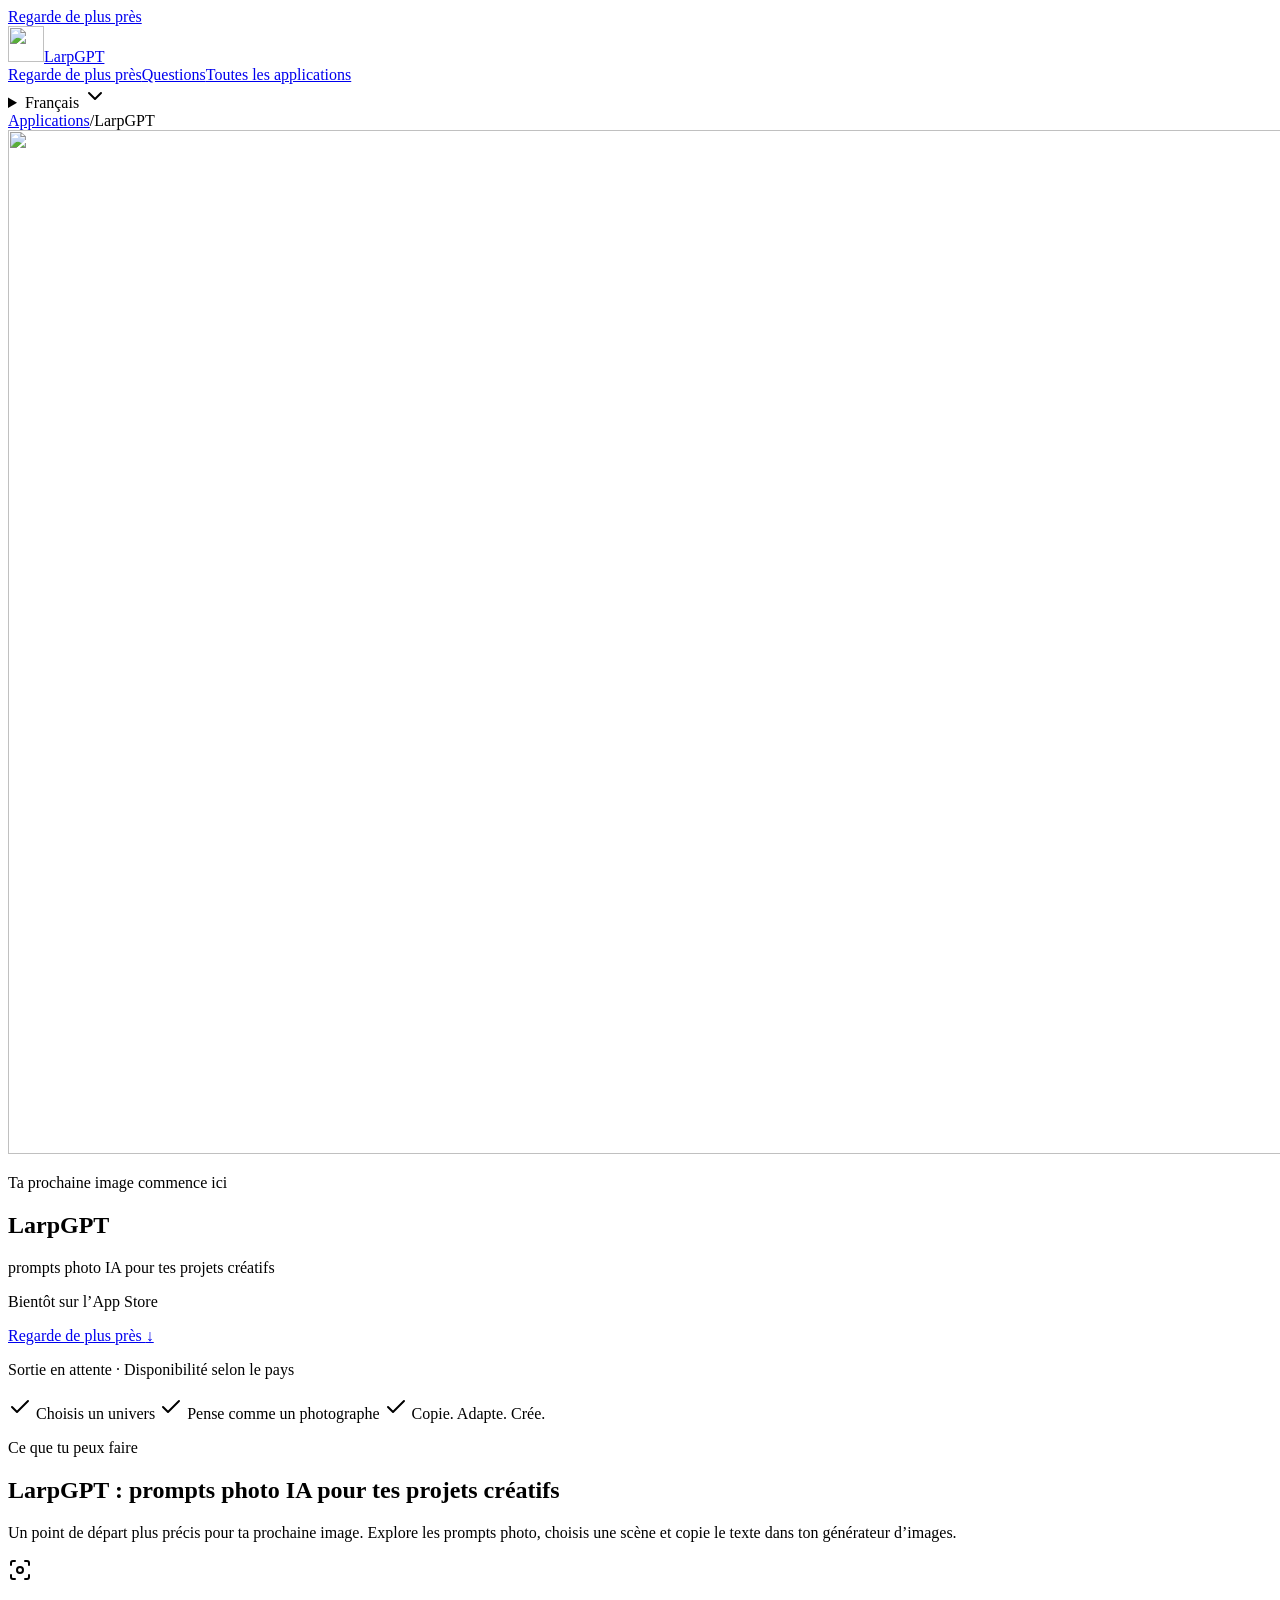
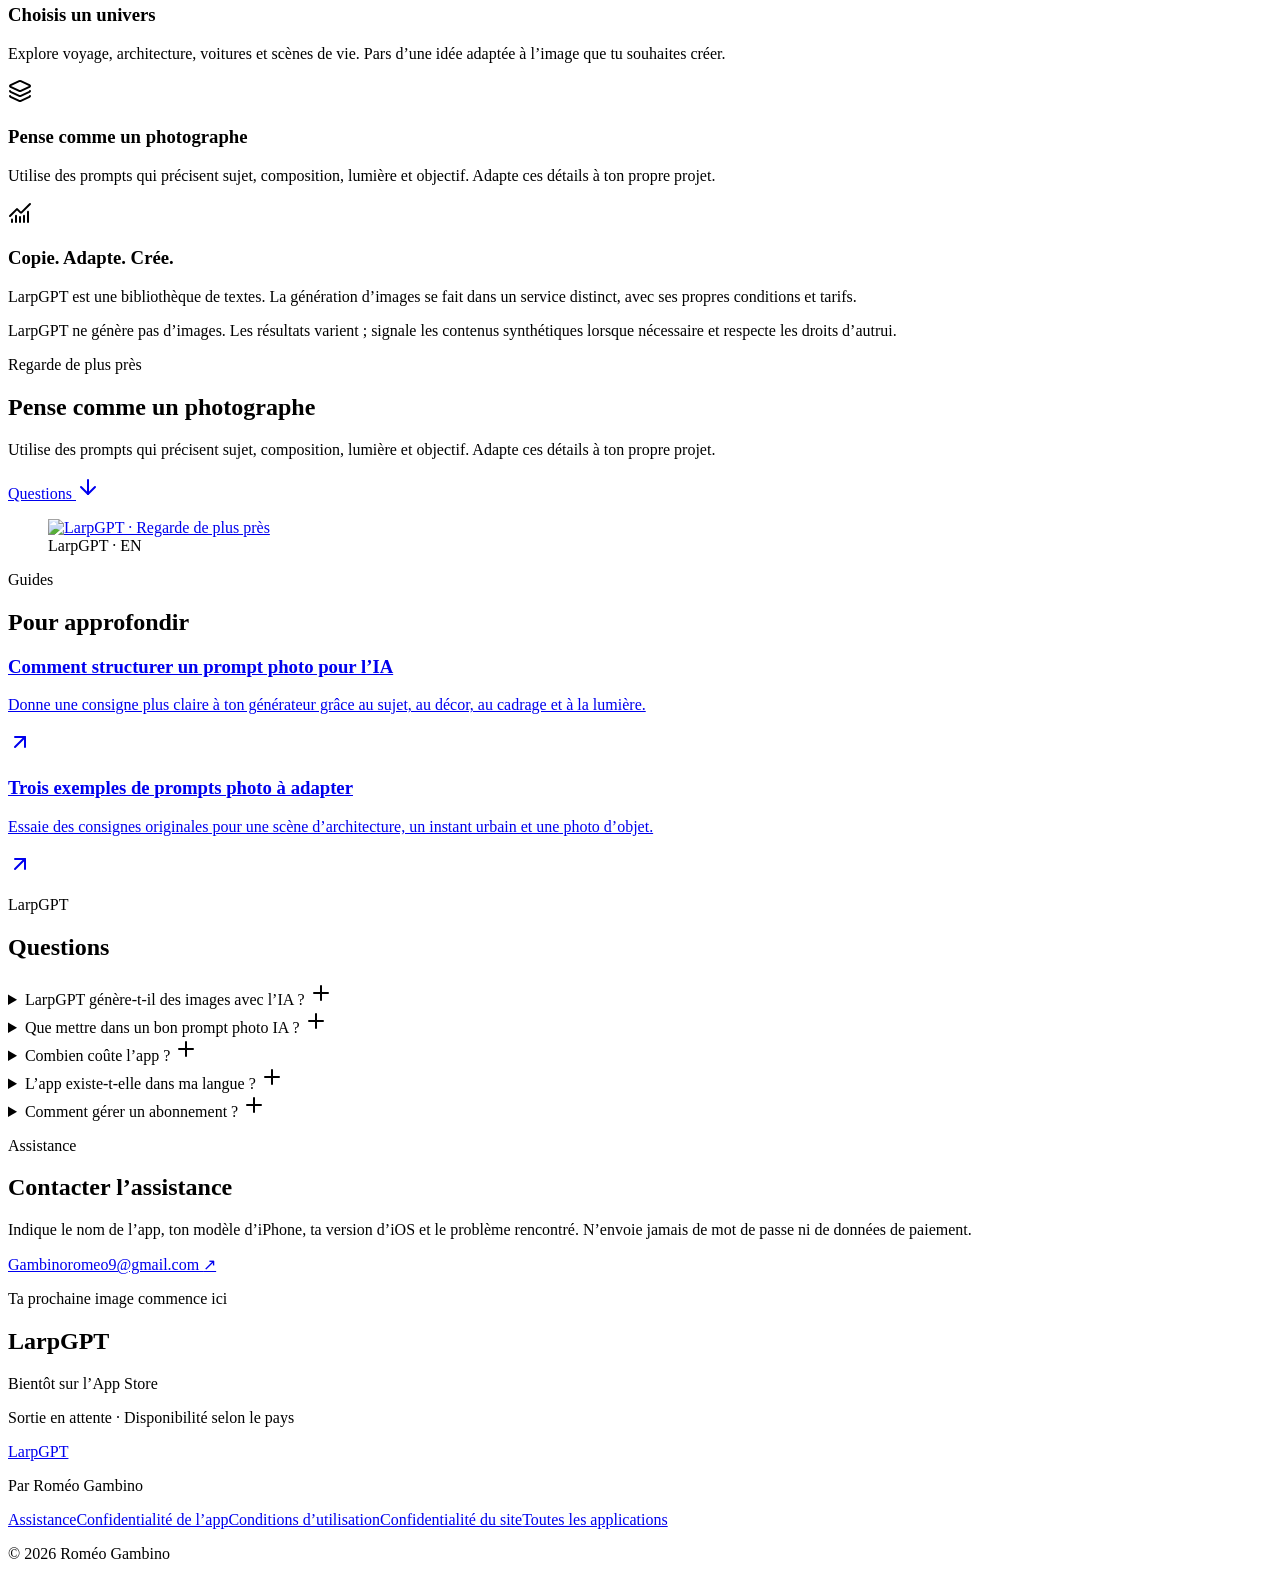
==== commit 84f3b4d4: "Connect marketing homepage to multilingual app website" ====
--- a/index.html
+++ b/index.html
@@ -1 +1,80 @@
-<!doctype html><html lang="fr" dir="ltr"><head><meta charset="utf-8"><meta name="viewport" content="width=device-width,initial-scale=1"><title>LarpGPT : prompts photo IA pour tes projets créatifs</title><meta name="description" content="Un point de départ plus précis pour ta prochaine image. Explore les prompts photo, choisis une scène et copie le texte dans ton générateur d’images."><meta name="robots" content="index,follow,max-image-preview:large"><link rel="canonical" href="https://romeo-apps.gambinoromeo9.chatgpt.site/fr/larpgpt/"><link rel="alternate" hreflang="en" href="https://romeo-apps.gambinoromeo9.chatgpt.site/en/larpgpt/"><link rel="alternate" hreflang="fr" href="https://romeo-apps.gambinoromeo9.chatgpt.site/fr/larpgpt/"><link rel="alternate" hreflang="es" href="https://romeo-apps.gambinoromeo9.chatgpt.site/es/larpgpt/"><link rel="alternate" hreflang="de" href="https://romeo-apps.gambinoromeo9.chatgpt.site/de/larpgpt/"><link rel="alternate" hreflang="it" href="https://romeo-apps.gambinoromeo9.chatgpt.site/it/larpgpt/"><link rel="alternate" hreflang="pt-BR" href="https://romeo-apps.gambinoromeo9.chatgpt.site/pt-BR/larpgpt/"><link rel="alternate" hreflang="nl" href="https://romeo-apps.gambinoromeo9.chatgpt.site/nl/larpgpt/"><link rel="alternate" hreflang="pl" href="https://romeo-apps.gambinoromeo9.chatgpt.site/pl/larpgpt/"><link rel="alternate" hreflang="ru" href="https://romeo-apps.gambinoromeo9.chatgpt.site/ru/larpgpt/"><link rel="alternate" hreflang="tr" href="https://romeo-apps.gambinoromeo9.chatgpt.site/tr/larpgpt/"><link rel="alternate" hreflang="ar" href="https://romeo-apps.gambinoromeo9.chatgpt.site/ar/larpgpt/"><link rel="alternate" hreflang="hi" href="https://romeo-apps.gambinoromeo9.chatgpt.site/hi/larpgpt/"><link rel="alternate" hreflang="ja" href="https://romeo-apps.gambinoromeo9.chatgpt.site/ja/larpgpt/"><link rel="alternate" hreflang="ko" href="https://romeo-apps.gambinoromeo9.chatgpt.site/ko/larpgpt/"><link rel="alternate" hreflang="zh-Hans" href="https://romeo-apps.gambinoromeo9.chatgpt.site/zh-Hans/larpgpt/"><link rel="alternate" hreflang="zh-Hant" href="https://romeo-apps.gambinoromeo9.chatgpt.site/zh-Hant/larpgpt/"><link rel="alternate" hreflang="x-default" href="https://romeo-apps.gambinoromeo9.chatgpt.site/en/larpgpt/"><meta property="og:type" content="website"><meta property="og:title" content="LarpGPT : prompts photo IA pour tes projets créatifs"><meta property="og:description" content="Un point de départ plus précis pour ta prochaine image. Explore les prompts photo, choisis une scène et copie le texte dans ton générateur d’images."><meta property="og:url" content="https://romeo-apps.gambinoromeo9.chatgpt.site/fr/larpgpt/"><meta property="og:site_name" content="LarpGPT"><meta name="theme-color" content="#ffd9cf"><link rel="icon" href="https://romeo-apps.gambinoromeo9.chatgpt.site/assets/larpgpt-icon.webp"><link rel="stylesheet" href="https://romeo-apps.gambinoromeo9.chatgpt.site/style-8dffabfe72.css"><script type="application/ld+json">{"@context":"https://schema.org","@type":"SoftwareApplication","name":"LarpGPT","operatingSystem":"iOS","applicationCategory":"DesignApplication","description":"Un point de départ plus précis pour ta prochaine image. Explore les prompts photo, choisis une scène et copie le texte dans ton générateur d’images.","url":"https://romeo-apps.gambinoromeo9.chatgpt.site/fr/larpgpt/","inLanguage":"fr","author":{"@type":"Person","name":"Roméo Gambino"}}</script></head><body class="theme-studio" style="--accent:#ffd9cf;--accent-ink:#481e24"><a class="skip" href="#main">Regarde de plus près</a><header class="header"><a class="brand" href="https://romeo-apps.gambinoromeo9.chatgpt.site/fr/larpgpt/" aria-label="LarpGPT"><img src="https://romeo-apps.gambinoromeo9.chatgpt.site/assets/larpgpt-icon.webp" width="36" height="36" alt=""><span>LarpGPT</span></a><nav class="main-nav" aria-label="Applications"><a href="https://romeo-apps.gambinoromeo9.chatgpt.site/fr/larpgpt/#features">Regarde de plus près</a><a href="https://romeo-apps.gambinoromeo9.chatgpt.site/fr/larpgpt/#questions">Questions</a><a href="https://romeo-apps.gambinoromeo9.chatgpt.site/fr/">Toutes les applications</a></nav><details class="languages"><summary>Français <span aria-hidden="true">⌄</span></summary><nav aria-label="Choisis ta langue"><a lang="en" hreflang="en" href="https://romeo-apps.gambinoromeo9.chatgpt.site/en/larpgpt/">English</a><a lang="fr" hreflang="fr" href="https://romeo-apps.gambinoromeo9.chatgpt.site/fr/larpgpt/" aria-current="page">Français</a><a lang="es" hreflang="es" href="https://romeo-apps.gambinoromeo9.chatgpt.site/es/larpgpt/">Español</a><a lang="de" hreflang="de" href="https://romeo-apps.gambinoromeo9.chatgpt.site/de/larpgpt/">Deutsch</a><a lang="it" hreflang="it" href="https://romeo-apps.gambinoromeo9.chatgpt.site/it/larpgpt/">Italiano</a><a lang="pt-BR" hreflang="pt-BR" href="https://romeo-apps.gambinoromeo9.chatgpt.site/pt-BR/larpgpt/">Português (Brasil)</a><a lang="nl" hreflang="nl" href="https://romeo-apps.gambinoromeo9.chatgpt.site/nl/larpgpt/">Nederlands</a><a lang="pl" hreflang="pl" href="https://romeo-apps.gambinoromeo9.chatgpt.site/pl/larpgpt/">Polski</a><a lang="ru" hreflang="ru" href="https://romeo-apps.gambinoromeo9.chatgpt.site/ru/larpgpt/">Русский</a><a lang="tr" hreflang="tr" href="https://romeo-apps.gambinoromeo9.chatgpt.site/tr/larpgpt/">Türkçe</a><a lang="ar" hreflang="ar" href="https://romeo-apps.gambinoromeo9.chatgpt.site/ar/larpgpt/">العربية</a><a lang="hi" hreflang="hi" href="https://romeo-apps.gambinoromeo9.chatgpt.site/hi/larpgpt/">हिन्दी</a><a lang="ja" hreflang="ja" href="https://romeo-apps.gambinoromeo9.chatgpt.site/ja/larpgpt/">日本語</a><a lang="ko" hreflang="ko" href="https://romeo-apps.gambinoromeo9.chatgpt.site/ko/larpgpt/">한국어</a><a lang="zh-Hans" hreflang="zh-Hans" href="https://romeo-apps.gambinoromeo9.chatgpt.site/zh-Hans/larpgpt/">简体中文</a><a lang="zh-Hant" hreflang="zh-Hant" href="https://romeo-apps.gambinoromeo9.chatgpt.site/zh-Hant/larpgpt/">繁體中文</a></nav></details></header><main id="main"><section class="hero editorial-hero"><div class="hero-copy"><p class="eyebrow">Ta prochaine image commence ici</p><h1>LarpGPT</h1><p class="hero-intro">Un point de départ plus précis pour ta prochaine image. Explore les prompts photo, choisis une scène et copie le texte dans ton générateur d’images.</p><div class="hero-actions"><p class="release">Bientôt sur l’App Store</p><a class="text-link" href="#features">Regarde de plus près <span aria-hidden="true">↓</span></a></div><p class="availability">Sortie en attente · Disponibilité selon le pays</p></div><img class="hero-art" src="https://romeo-apps.gambinoromeo9.chatgpt.site/assets/larpgpt-icon.webp" width="512" height="512" alt="LarpGPT" fetchpriority="high"><div class="hero-bottom"><span>Ta prochaine image commence ici</span><span>iPhone</span></div></section><section class="section" id="features"><div class="section-heading"><p class="eyebrow">Ce que tu peux faire</p><h2>LarpGPT : prompts photo IA pour tes projets créatifs</h2></div><div class="features"><article><span class="feature-index">01</span><h3>Choisis un univers</h3><p>Explore voyage, architecture, voitures et scènes de vie. Pars d’une idée adaptée à l’image que tu souhaites créer.</p></article><article><span class="feature-index">02</span><h3>Pense comme un photographe</h3><p>Utilise des prompts qui précisent sujet, composition, lumière et objectif. Adapte ces détails à ton propre projet.</p></article><article><span class="feature-index">03</span><h3>Copie. Adapte. Crée.</h3><p>LarpGPT est une bibliothèque de textes. La génération d’images se fait dans un service distinct, avec ses propres conditions et tarifs.</p></article></div><p class="note">LarpGPT ne génère pas d’images. Les résultats varient ; signale les contenus synthétiques lorsque nécessaire et respecte les droits d’autrui.</p></section><section class="section guides"><div class="section-heading"><p class="eyebrow">Guides</p><h2>Pour approfondir</h2></div><a class="guide-row" href="https://romeo-apps.gambinoromeo9.chatgpt.site/fr/larpgpt/write-ai-photo-prompts/"><div><h3>Comment structurer un prompt photo pour l’IA</h3><p>Donne une consigne plus claire à ton générateur grâce au sujet, au décor, au cadrage et à la lumière.</p></div><span aria-hidden="true">↗</span></a><a class="guide-row" href="https://romeo-apps.gambinoromeo9.chatgpt.site/fr/larpgpt/photo-prompt-examples/"><div><h3>Trois exemples de prompts photo à adapter</h3><p>Essaie des consignes originales pour une scène d’architecture, un instant urbain et une photo d’objet.</p></div><span aria-hidden="true">↗</span></a></section><section class="section questions" id="questions"><div class="section-heading"><p class="eyebrow">LarpGPT</p><h2>Questions</h2></div><div class="faq-list"><details><summary>Combien coûte l’app ?<span aria-hidden="true">+</span></summary><p>L’App Store et l’app affichent le prix actuel et les achats proposés dans ta devise avant confirmation. Un essai dépend de l’offre et de ton éligibilité. Un téléchargement gratuit ne signifie pas que toutes les fonctions sont gratuites.</p></details><details><summary>L’app existe-t-elle dans ma langue ?<span aria-hidden="true">+</span></summary><p>Ces pages web sont traduites. Pour l’app, consulte la rubrique Langues de sa fiche App Store. Certains contenus peuvent être dans une autre langue.</p></details><details><summary>Comment gérer un abonnement ?<span aria-hidden="true">+</span></summary><p>Sur iPhone, ouvre Réglages, touche ton nom, puis Abonnements. Sélectionne l’app pour consulter ou résilier un abonnement actif. Supprimer l’app ne résilie pas l’abonnement.</p></details></div></section><section class="section support" id="support"><div><p class="eyebrow">Assistance</p><h2>Contacter l’assistance</h2><p>Indique le nom de l’app, ton modèle d’iPhone, ta version d’iOS et le problème rencontré. N’envoie jamais de mot de passe ni de données de paiement.</p></div><a class="text-link" href="mailto:Gambinoromeo9@gmail.com?subject=LarpGPT%20support">Gambinoromeo9@gmail.com <span aria-hidden="true">↗</span></a></section><section class="closing"><p class="eyebrow">Ta prochaine image commence ici</p><h2>LarpGPT</h2><p class="release">Bientôt sur l’App Store</p><p>Sortie en attente · Disponibilité selon le pays</p></section></main><footer class="footer"><div class="footer-top"><a class="brand" href="https://romeo-apps.gambinoromeo9.chatgpt.site/fr/">LarpGPT</a><p>Par Roméo Gambino</p></div><nav aria-label="Assistance"><a href="https://romeo-apps.gambinoromeo9.chatgpt.site/fr/larpgpt/#support">Assistance</a><a href="https://dualnbackapp.github.io/larpgpt/privacy.html">Confidentialité de l’app</a><a href="https://www.apple.com/legal/internet-services/itunes/dev/stdeula/">Conditions d’utilisation</a><a href="https://romeo-apps.gambinoromeo9.chatgpt.site/en/website-privacy/">Confidentialité du site</a><a href="https://romeo-apps.gambinoromeo9.chatgpt.site/fr/">Toutes les applications</a></nav><p class="fine">© 2026 Roméo Gambino</p></footer></body></html>+<!doctype html><html lang="fr" dir="ltr"><head><meta charset="utf-8"><meta name="viewport" content="width=device-width,initial-scale=1"><title>LarpGPT : prompts photo IA pour tes projets créatifs</title><meta name="description" content="Un point de départ plus précis pour ta prochaine image. Explore les prompts photo, choisis une scène et copie le texte dans ton générateur d’images."><meta name="robots" content="index,follow,max-image-preview:large"><link rel="canonical" href="https://romeo-apps.gambinoromeo9.chatgpt.site/fr/larpgpt/"><link rel="alternate" hreflang="en" href="https://romeo-apps.gambinoromeo9.chatgpt.site/en/larpgpt/"><link rel="alternate" hreflang="fr" href="https://romeo-apps.gambinoromeo9.chatgpt.site/fr/larpgpt/"><link rel="alternate" hreflang="es" href="https://romeo-apps.gambinoromeo9.chatgpt.site/es/larpgpt/"><link rel="alternate" hreflang="de" href="https://romeo-apps.gambinoromeo9.chatgpt.site/de/larpgpt/"><link rel="alternate" hreflang="it" href="https://romeo-apps.gambinoromeo9.chatgpt.site/it/larpgpt/"><link rel="alternate" hreflang="pt-BR" href="https://romeo-apps.gambinoromeo9.chatgpt.site/pt-BR/larpgpt/"><link rel="alternate" hreflang="nl" href="https://romeo-apps.gambinoromeo9.chatgpt.site/nl/larpgpt/"><link rel="alternate" hreflang="pl" href="https://romeo-apps.gambinoromeo9.chatgpt.site/pl/larpgpt/"><link rel="alternate" hreflang="ru" href="https://romeo-apps.gambinoromeo9.chatgpt.site/ru/larpgpt/"><link rel="alternate" hreflang="tr" href="https://romeo-apps.gambinoromeo9.chatgpt.site/tr/larpgpt/"><link rel="alternate" hreflang="ar" href="https://romeo-apps.gambinoromeo9.chatgpt.site/ar/larpgpt/"><link rel="alternate" hreflang="hi" href="https://romeo-apps.gambinoromeo9.chatgpt.site/hi/larpgpt/"><link rel="alternate" hreflang="ja" href="https://romeo-apps.gambinoromeo9.chatgpt.site/ja/larpgpt/"><link rel="alternate" hreflang="ko" href="https://romeo-apps.gambinoromeo9.chatgpt.site/ko/larpgpt/"><link rel="alternate" hreflang="zh-Hans" href="https://romeo-apps.gambinoromeo9.chatgpt.site/zh-Hans/larpgpt/"><link rel="alternate" hreflang="zh-Hant" href="https://romeo-apps.gambinoromeo9.chatgpt.site/zh-Hant/larpgpt/"><link rel="alternate" hreflang="x-default" href="https://romeo-apps.gambinoromeo9.chatgpt.site/en/larpgpt/"><meta property="og:type" content="website"><meta property="og:title" content="LarpGPT : prompts photo IA pour tes projets créatifs"><meta property="og:description" content="Un point de départ plus précis pour ta prochaine image. Explore les prompts photo, choisis une scène et copie le texte dans ton générateur d’images."><meta property="og:url" content="https://romeo-apps.gambinoromeo9.chatgpt.site/fr/larpgpt/"><meta property="og:site_name" content="LarpGPT"><meta name="theme-color" content="#ffd9cf"><link rel="icon" href="https://romeo-apps.gambinoromeo9.chatgpt.site/assets/larpgpt-icon.webp"><link rel="stylesheet" href="https://romeo-apps.gambinoromeo9.chatgpt.site/style-64d9572c5e.css"><script type="application/ld+json">{"@context":"https://schema.org","@type":"SoftwareApplication","name":"LarpGPT","operatingSystem":"iOS","applicationCategory":"DesignApplication","description":"Un point de départ plus précis pour ta prochaine image. Explore les prompts photo, choisis une scène et copie le texte dans ton générateur d’images.","url":"https://romeo-apps.gambinoromeo9.chatgpt.site/fr/larpgpt/","inLanguage":"fr","author":{"@type":"Person","name":"Roméo Gambino"},"@id":"https://romeo-apps.gambinoromeo9.chatgpt.site/fr/larpgpt/#app","image":"https://romeo-apps.gambinoromeo9.chatgpt.site/assets/larpgpt-icon.webp","featureList":["Choisis un univers","Pense comme un photographe","Copie. Adapte. Crée."],"publisher":{"@id":"https://romeo-apps.gambinoromeo9.chatgpt.site/#publisher"}}</script><meta content="https://romeo-apps.gambinoromeo9.chatgpt.site/assets/larpgpt-scene.webp" property="og:image"><meta content="LarpGPT — Ta prochaine image commence ici" property="og:image:alt"><meta content="fr_FR" property="og:locale"><meta content="summary_large_image" name="twitter:card"><meta content="https://romeo-apps.gambinoromeo9.chatgpt.site/assets/larpgpt-scene.webp" name="twitter:image"><script type="application/ld+json">{"@context":"https://schema.org","@type":"BreadcrumbList","itemListElement":[{"@type":"ListItem","position":1,"name":"Applications","item":"https://romeo-apps.gambinoromeo9.chatgpt.site/fr/"},{"@type":"ListItem","position":2,"name":"LarpGPT","item":"https://romeo-apps.gambinoromeo9.chatgpt.site/fr/larpgpt/"}]}</script><script type="application/ld+json">{"@context":"https://schema.org","@type":"WebPage","@id":"https://romeo-apps.gambinoromeo9.chatgpt.site/fr/larpgpt/#page","url":"https://romeo-apps.gambinoromeo9.chatgpt.site/fr/larpgpt/","name":"LarpGPT : prompts photo IA pour tes projets créatifs","inLanguage":"fr","isPartOf":{"@id":"https://romeo-apps.gambinoromeo9.chatgpt.site/#website"},"publisher":{"@id":"https://romeo-apps.gambinoromeo9.chatgpt.site/#publisher"},"about":{"@id":"https://romeo-apps.gambinoromeo9.chatgpt.site/fr/larpgpt/#app"},"primaryImageOfPage":{"@type":"ImageObject","url":"https://romeo-apps.gambinoromeo9.chatgpt.site/assets/larpgpt-scene.webp"}}</script></head><body class="theme-studio" style="--accent:#ffd9cf;--accent-ink:#481e24"><a class="skip" href="#main">Regarde de plus près</a><header class="header"><a class="brand" href="https://romeo-apps.gambinoromeo9.chatgpt.site/fr/larpgpt/" aria-label="LarpGPT"><img src="https://romeo-apps.gambinoromeo9.chatgpt.site/assets/larpgpt-icon.webp" width="36" height="36" alt=""><span>LarpGPT</span></a><nav class="main-nav" aria-label="Applications"><a href="https://romeo-apps.gambinoromeo9.chatgpt.site/fr/larpgpt/#features">Regarde de plus près</a><a href="https://romeo-apps.gambinoromeo9.chatgpt.site/fr/larpgpt/#questions">Questions</a><a href="https://romeo-apps.gambinoromeo9.chatgpt.site/fr/">Toutes les applications</a></nav><details class="languages"><summary>Français <!-- @license lucide-static v1.41.0 - ISC -->
+<svg class="icon" aria-hidden="true" focusable="false" xmlns="http://www.w3.org/2000/svg" width="24" height="24" viewbox="0 0 24 24" fill="none" stroke="currentColor" stroke-width="2" stroke-linecap="round" stroke-linejoin="round">
+  <path d="m6 9 6 6 6-6" />
+</svg>
+</summary><nav aria-label="Choisis ta langue"><a lang="en" hreflang="en" href="https://romeo-apps.gambinoromeo9.chatgpt.site/en/larpgpt/">English</a><a lang="fr" hreflang="fr" href="https://romeo-apps.gambinoromeo9.chatgpt.site/fr/larpgpt/" aria-current="page">Français</a><a lang="es" hreflang="es" href="https://romeo-apps.gambinoromeo9.chatgpt.site/es/larpgpt/">Español</a><a lang="de" hreflang="de" href="https://romeo-apps.gambinoromeo9.chatgpt.site/de/larpgpt/">Deutsch</a><a lang="it" hreflang="it" href="https://romeo-apps.gambinoromeo9.chatgpt.site/it/larpgpt/">Italiano</a><a lang="pt-BR" hreflang="pt-BR" href="https://romeo-apps.gambinoromeo9.chatgpt.site/pt-BR/larpgpt/">Português (Brasil)</a><a lang="nl" hreflang="nl" href="https://romeo-apps.gambinoromeo9.chatgpt.site/nl/larpgpt/">Nederlands</a><a lang="pl" hreflang="pl" href="https://romeo-apps.gambinoromeo9.chatgpt.site/pl/larpgpt/">Polski</a><a lang="ru" hreflang="ru" href="https://romeo-apps.gambinoromeo9.chatgpt.site/ru/larpgpt/">Русский</a><a lang="tr" hreflang="tr" href="https://romeo-apps.gambinoromeo9.chatgpt.site/tr/larpgpt/">Türkçe</a><a lang="ar" hreflang="ar" href="https://romeo-apps.gambinoromeo9.chatgpt.site/ar/larpgpt/">العربية</a><a lang="hi" hreflang="hi" href="https://romeo-apps.gambinoromeo9.chatgpt.site/hi/larpgpt/">हिन्दी</a><a lang="ja" hreflang="ja" href="https://romeo-apps.gambinoromeo9.chatgpt.site/ja/larpgpt/">日本語</a><a lang="ko" hreflang="ko" href="https://romeo-apps.gambinoromeo9.chatgpt.site/ko/larpgpt/">한국어</a><a lang="zh-Hans" hreflang="zh-Hans" href="https://romeo-apps.gambinoromeo9.chatgpt.site/zh-Hans/larpgpt/">简体中文</a><a lang="zh-Hant" hreflang="zh-Hant" href="https://romeo-apps.gambinoromeo9.chatgpt.site/zh-Hant/larpgpt/">繁體中文</a></nav></details></header><main id="main"><nav aria-label="Fil d’Ariane" class="breadcrumbs"><a href="https://romeo-apps.gambinoromeo9.chatgpt.site/fr/">Applications</a><span aria-hidden="true">/</span><span aria-current="page">LarpGPT</span></nav><section class="hero editorial-hero hero-v2"><img fetchpriority="high" alt="" height="1024" width="1536" src="https://romeo-apps.gambinoromeo9.chatgpt.site/assets/larpgpt-scene.webp" class="hero-scene"><div class="hero-copy"><p class="eyebrow">Ta prochaine image commence ici</p><h1>LarpGPT</h1><p class="hero-subtitle">prompts photo IA pour tes projets créatifs</p><div class="hero-actions"><p class="release">Bientôt sur l’App Store</p><a class="text-link" href="#features">Regarde de plus près <span aria-hidden="true">↓</span></a></div><p class="availability">Sortie en attente · Disponibilité selon le pays</p></div></section><div class="benefit-strip"><span><!-- @license lucide-static v1.41.0 - ISC -->
+<svg class="icon" aria-hidden="true" focusable="false" xmlns="http://www.w3.org/2000/svg" width="24" height="24" viewbox="0 0 24 24" fill="none" stroke="currentColor" stroke-width="2" stroke-linecap="round" stroke-linejoin="round">
+  <path d="M20 6 9 17l-5-5" />
+</svg>
+Choisis un univers</span><span><!-- @license lucide-static v1.41.0 - ISC -->
+<svg class="icon" aria-hidden="true" focusable="false" xmlns="http://www.w3.org/2000/svg" width="24" height="24" viewbox="0 0 24 24" fill="none" stroke="currentColor" stroke-width="2" stroke-linecap="round" stroke-linejoin="round">
+  <path d="M20 6 9 17l-5-5" />
+</svg>
+Pense comme un photographe</span><span><!-- @license lucide-static v1.41.0 - ISC -->
+<svg class="icon" aria-hidden="true" focusable="false" xmlns="http://www.w3.org/2000/svg" width="24" height="24" viewbox="0 0 24 24" fill="none" stroke="currentColor" stroke-width="2" stroke-linecap="round" stroke-linejoin="round">
+  <path d="M20 6 9 17l-5-5" />
+</svg>
+Copie. Adapte. Crée.</span></div><section class="section" id="features"><div class="section-heading"><p class="eyebrow">Ce que tu peux faire</p><h2>LarpGPT : prompts photo IA pour tes projets créatifs</h2><p class="section-intro">Un point de départ plus précis pour ta prochaine image. Explore les prompts photo, choisis une scène et copie le texte dans ton générateur d’images.</p></div><div class="features"><article><span class="feature-index"><!-- @license lucide-static v1.41.0 - ISC -->
+<svg class="icon" aria-hidden="true" focusable="false" xmlns="http://www.w3.org/2000/svg" width="24" height="24" viewbox="0 0 24 24" fill="none" stroke="currentColor" stroke-width="2" stroke-linecap="round" stroke-linejoin="round">
+  <circle cx="12" cy="12" r="3" />
+  <path d="M3 7V5a2 2 0 0 1 2-2h2" />
+  <path d="M17 3h2a2 2 0 0 1 2 2v2" />
+  <path d="M21 17v2a2 2 0 0 1-2 2h-2" />
+  <path d="M7 21H5a2 2 0 0 1-2-2v-2" />
+</svg>
+</span><h3>Choisis un univers</h3><p>Explore voyage, architecture, voitures et scènes de vie. Pars d’une idée adaptée à l’image que tu souhaites créer.</p></article><article><span class="feature-index"><!-- @license lucide-static v1.41.0 - ISC -->
+<svg class="icon" aria-hidden="true" focusable="false" xmlns="http://www.w3.org/2000/svg" width="24" height="24" viewbox="0 0 24 24" fill="none" stroke="currentColor" stroke-width="2" stroke-linecap="round" stroke-linejoin="round">
+  <path d="M12.83 2.18a2 2 0 0 0-1.66 0L2.6 6.08a1 1 0 0 0 0 1.83l8.58 3.91a2 2 0 0 0 1.66 0l8.58-3.9a1 1 0 0 0 0-1.83z" />
+  <path d="M2 12a1 1 0 0 0 .58.91l8.6 3.91a2 2 0 0 0 1.65 0l8.58-3.9A1 1 0 0 0 22 12" />
+  <path d="M2 17a1 1 0 0 0 .58.91l8.6 3.91a2 2 0 0 0 1.65 0l8.58-3.9A1 1 0 0 0 22 17" />
+</svg>
+</span><h3>Pense comme un photographe</h3><p>Utilise des prompts qui précisent sujet, composition, lumière et objectif. Adapte ces détails à ton propre projet.</p></article><article><span class="feature-index"><!-- @license lucide-static v1.41.0 - ISC -->
+<svg class="icon" aria-hidden="true" focusable="false" xmlns="http://www.w3.org/2000/svg" width="24" height="24" viewbox="0 0 24 24" fill="none" stroke="currentColor" stroke-width="2" stroke-linecap="round" stroke-linejoin="round">
+  <path d="M12 16v5" />
+  <path d="M16 14.639V21" />
+  <path d="M20 10.656V21" />
+  <path d="m22 3-8.646 8.646a.5.5 0 0 1-.708 0L9.354 8.354a.5.5 0 0 0-.707 0L2 15" />
+  <path d="M4 18.463V21" />
+  <path d="M8 14.656V21" />
+</svg>
+</span><h3>Copie. Adapte. Crée.</h3><p>LarpGPT est une bibliothèque de textes. La génération d’images se fait dans un service distinct, avec ses propres conditions et tarifs.</p></article></div><p class="note">LarpGPT ne génère pas d’images. Les résultats varient ; signale les contenus synthétiques lorsque nécessaire et respecte les droits d’autrui.</p></section><section class="screen-story"><div><p class="eyebrow">Regarde de plus près</p><h2>Pense comme un photographe</h2><p>Utilise des prompts qui précisent sujet, composition, lumière et objectif. Adapte ces détails à ton propre projet.</p><a class="text-link" href="#questions">Questions<!-- @license lucide-static v1.41.0 - ISC -->
+<svg class="icon" aria-hidden="true" focusable="false" xmlns="http://www.w3.org/2000/svg" width="24" height="24" viewbox="0 0 24 24" fill="none" stroke="currentColor" stroke-width="2" stroke-linecap="round" stroke-linejoin="round">
+  <path d="M12 5v14" />
+  <path d="m19 12-7 7-7-7" />
+</svg>
+</a></div><figure><a href="https://romeo-apps.gambinoromeo9.chatgpt.site/assets/larpgpt-detail.webp"><img src="https://romeo-apps.gambinoromeo9.chatgpt.site/assets/larpgpt-detail.webp" width="630" height="1368" loading="lazy" alt="LarpGPT · Regarde de plus près"></a><figcaption>LarpGPT · EN</figcaption></figure></section><section class="section guides"><div class="section-heading"><p class="eyebrow">Guides</p><h2>Pour approfondir</h2></div><a class="guide-row" href="https://romeo-apps.gambinoromeo9.chatgpt.site/fr/larpgpt/write-ai-photo-prompts/"><div><h3>Comment structurer un prompt photo pour l’IA</h3><p>Donne une consigne plus claire à ton générateur grâce au sujet, au décor, au cadrage et à la lumière.</p></div><!-- @license lucide-static v1.41.0 - ISC -->
+<svg class="icon" aria-hidden="true" focusable="false" xmlns="http://www.w3.org/2000/svg" width="24" height="24" viewbox="0 0 24 24" fill="none" stroke="currentColor" stroke-width="2" stroke-linecap="round" stroke-linejoin="round">
+  <path d="M7 7h10v10" />
+  <path d="M7 17 17 7" />
+</svg>
+</a><a class="guide-row" href="https://romeo-apps.gambinoromeo9.chatgpt.site/fr/larpgpt/photo-prompt-examples/"><div><h3>Trois exemples de prompts photo à adapter</h3><p>Essaie des consignes originales pour une scène d’architecture, un instant urbain et une photo d’objet.</p></div><!-- @license lucide-static v1.41.0 - ISC -->
+<svg class="icon" aria-hidden="true" focusable="false" xmlns="http://www.w3.org/2000/svg" width="24" height="24" viewbox="0 0 24 24" fill="none" stroke="currentColor" stroke-width="2" stroke-linecap="round" stroke-linejoin="round">
+  <path d="M7 7h10v10" />
+  <path d="M7 17 17 7" />
+</svg>
+</a></section><section class="section questions" id="questions"><div class="section-heading"><p class="eyebrow">LarpGPT</p><h2>Questions</h2></div><div class="faq-list"><details><summary>LarpGPT génère-t-il des images avec l’IA ?<!-- @license lucide-static v1.41.0 - ISC -->
+<svg class="icon" aria-hidden="true" focusable="false" xmlns="http://www.w3.org/2000/svg" width="24" height="24" viewbox="0 0 24 24" fill="none" stroke="currentColor" stroke-width="2" stroke-linecap="round" stroke-linejoin="round">
+  <path d="M5 12h14" />
+  <path d="M12 5v14" />
+</svg>
+</summary><p>Non. LarpGPT est une bibliothèque de prompts photo. Copie un texte, adapte son sujet et sa composition, puis utilise-le dans un service de génération d’images distinct.</p></details><details><summary>Que mettre dans un bon prompt photo IA ?<!-- @license lucide-static v1.41.0 - ISC -->
+<svg class="icon" aria-hidden="true" focusable="false" xmlns="http://www.w3.org/2000/svg" width="24" height="24" viewbox="0 0 24 24" fill="none" stroke="currentColor" stroke-width="2" stroke-linecap="round" stroke-linejoin="round">
+  <path d="M5 12h14" />
+  <path d="M12 5v14" />
+</svg>
+</summary><p>Précise le sujet, le décor, la composition et la lumière. Les guides proposent des exemples originaux à adapter ; le résultat dépend du générateur utilisé.</p></details><details><summary>Combien coûte l’app ?<!-- @license lucide-static v1.41.0 - ISC -->
+<svg class="icon" aria-hidden="true" focusable="false" xmlns="http://www.w3.org/2000/svg" width="24" height="24" viewbox="0 0 24 24" fill="none" stroke="currentColor" stroke-width="2" stroke-linecap="round" stroke-linejoin="round">
+  <path d="M5 12h14" />
+  <path d="M12 5v14" />
+</svg>
+</summary><p>L’App Store et l’app affichent le prix actuel et les achats proposés dans ta devise avant confirmation. Un essai dépend de l’offre et de ton éligibilité. Un téléchargement gratuit ne signifie pas que toutes les fonctions sont gratuites.</p></details><details><summary>L’app existe-t-elle dans ma langue ?<!-- @license lucide-static v1.41.0 - ISC -->
+<svg class="icon" aria-hidden="true" focusable="false" xmlns="http://www.w3.org/2000/svg" width="24" height="24" viewbox="0 0 24 24" fill="none" stroke="currentColor" stroke-width="2" stroke-linecap="round" stroke-linejoin="round">
+  <path d="M5 12h14" />
+  <path d="M12 5v14" />
+</svg>
+</summary><p>Ces pages web sont traduites. Pour l’app, consulte la rubrique Langues de sa fiche App Store. Certains contenus peuvent être dans une autre langue.</p></details><details><summary>Comment gérer un abonnement ?<!-- @license lucide-static v1.41.0 - ISC -->
+<svg class="icon" aria-hidden="true" focusable="false" xmlns="http://www.w3.org/2000/svg" width="24" height="24" viewbox="0 0 24 24" fill="none" stroke="currentColor" stroke-width="2" stroke-linecap="round" stroke-linejoin="round">
+  <path d="M5 12h14" />
+  <path d="M12 5v14" />
+</svg>
+</summary><p>Sur iPhone, ouvre Réglages, touche ton nom, puis Abonnements. Sélectionne l’app pour consulter ou résilier un abonnement actif. Supprimer l’app ne résilie pas l’abonnement.</p></details></div></section><section class="section support" id="support"><div><p class="eyebrow">Assistance</p><h2>Contacter l’assistance</h2><p>Indique le nom de l’app, ton modèle d’iPhone, ta version d’iOS et le problème rencontré. N’envoie jamais de mot de passe ni de données de paiement.</p></div><a class="text-link" href="mailto:Gambinoromeo9@gmail.com?subject=LarpGPT%20support">Gambinoromeo9@gmail.com <span aria-hidden="true">↗</span></a></section><section class="closing"><p class="eyebrow">Ta prochaine image commence ici</p><h2>LarpGPT</h2><p class="release">Bientôt sur l’App Store</p><p>Sortie en attente · Disponibilité selon le pays</p></section></main><footer class="footer"><div class="footer-top"><a class="brand" href="https://romeo-apps.gambinoromeo9.chatgpt.site/fr/">LarpGPT</a><p>Par Roméo Gambino</p></div><nav aria-label="Assistance"><a href="https://romeo-apps.gambinoromeo9.chatgpt.site/fr/larpgpt/#support">Assistance</a><a href="https://dualnbackapp.github.io/larpgpt/privacy.html">Confidentialité de l’app</a><a href="https://www.apple.com/legal/internet-services/itunes/dev/stdeula/">Conditions d’utilisation</a><a href="https://romeo-apps.gambinoromeo9.chatgpt.site/en/website-privacy/">Confidentialité du site</a><a href="https://romeo-apps.gambinoromeo9.chatgpt.site/fr/">Toutes les applications</a></nav><p class="fine">© 2026 Roméo Gambino</p></footer></body></html>
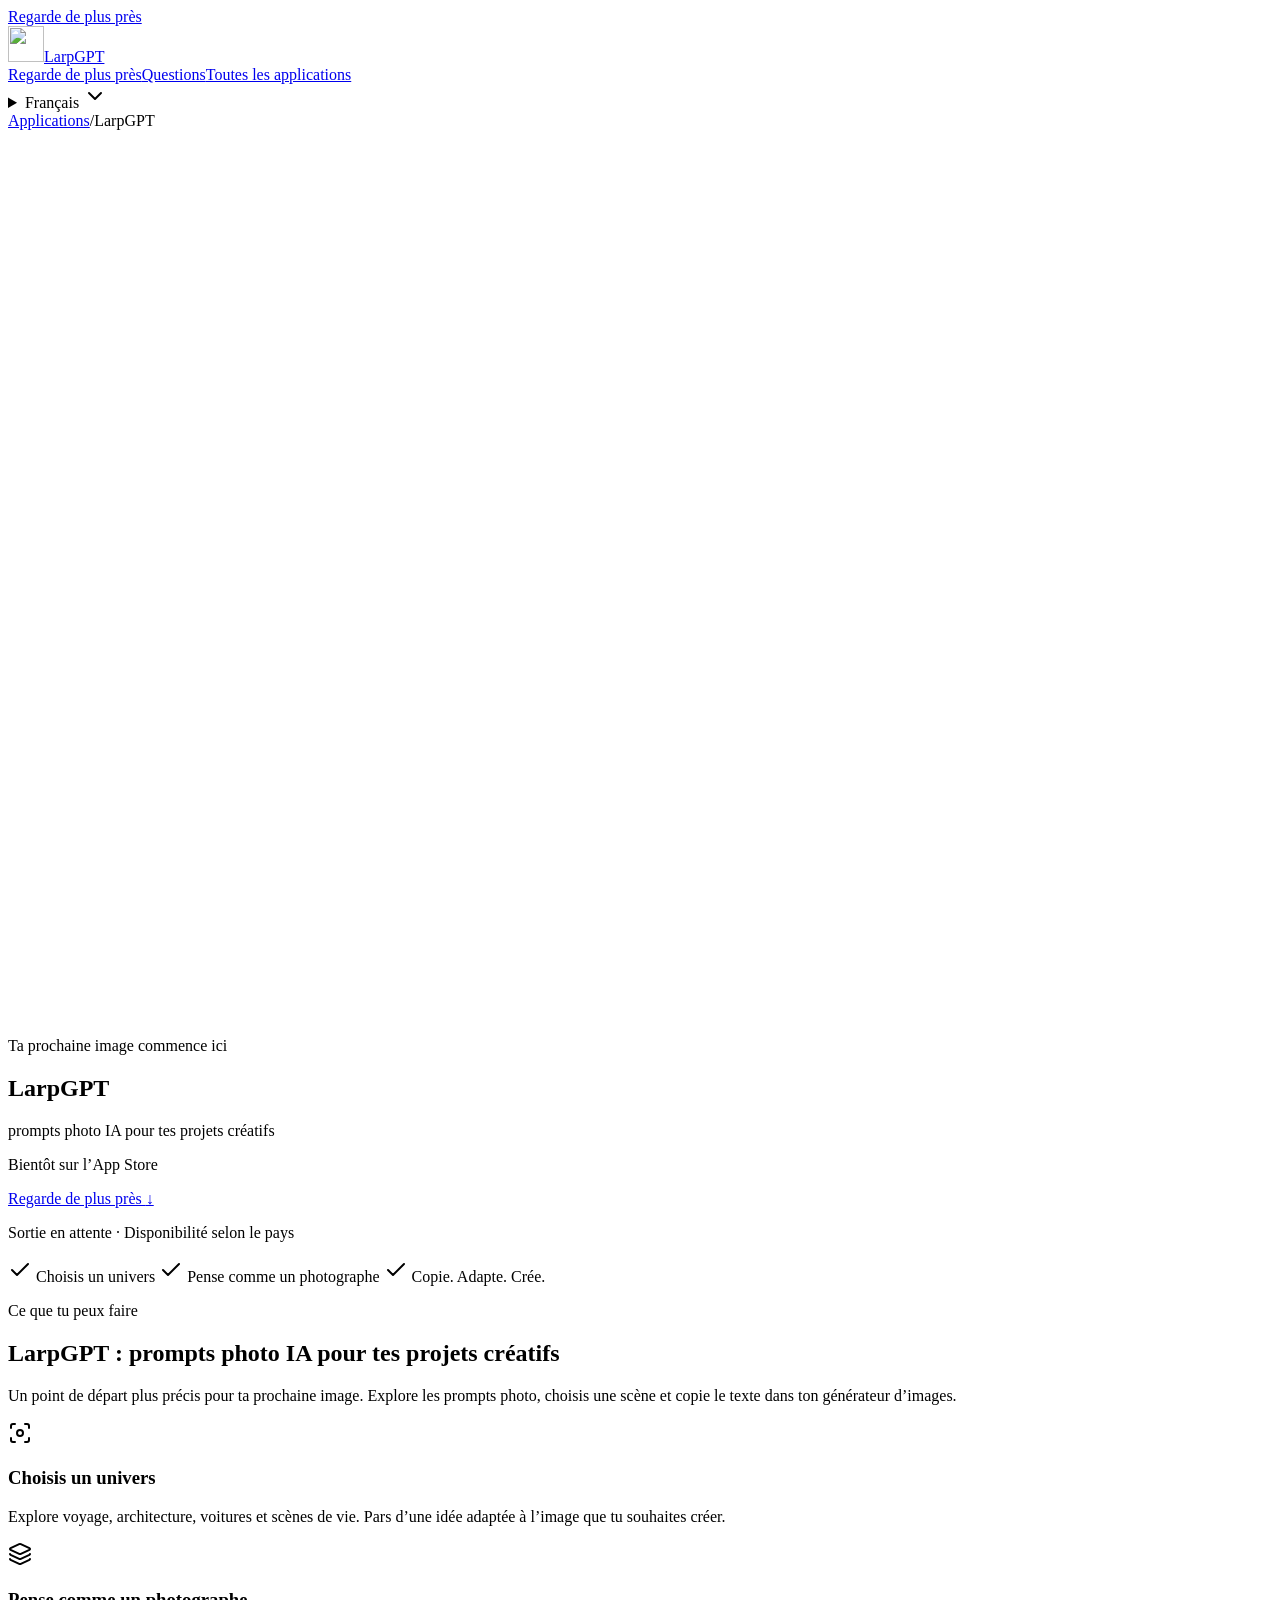
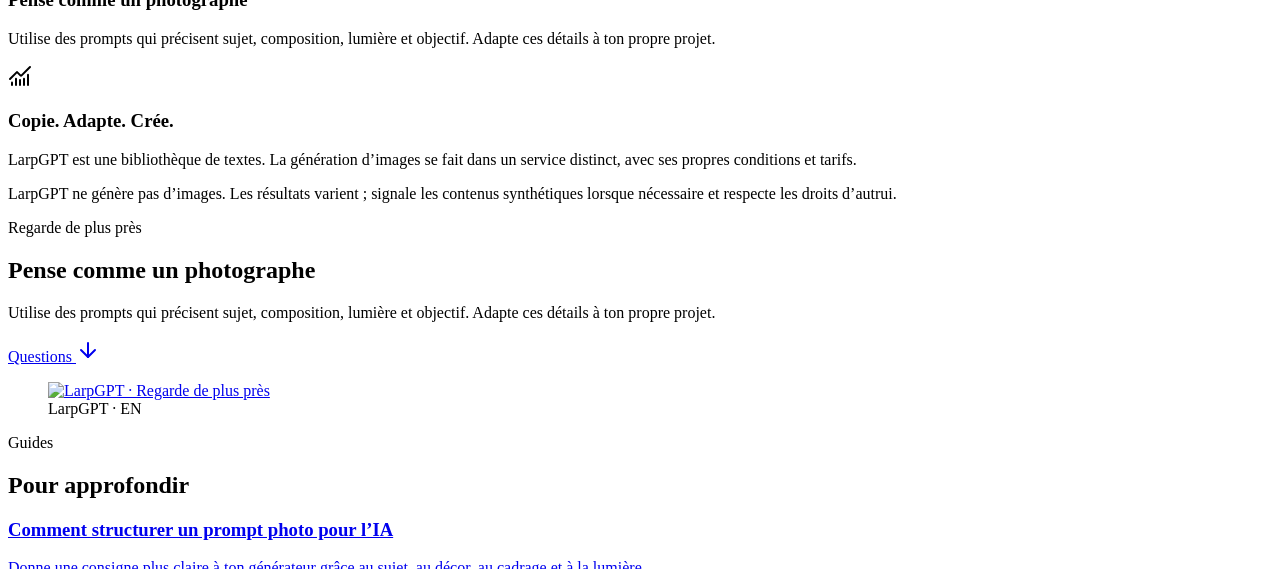
==== commit 3abe38f3: "Connect marketing homepage to multilingual app website" ====
--- a/index.html
+++ b/index.html
@@ -1,8 +1,8 @@
-<!doctype html><html lang="fr" dir="ltr"><head><meta charset="utf-8"><meta name="viewport" content="width=device-width,initial-scale=1"><title>LarpGPT : prompts photo IA pour tes projets créatifs</title><meta name="description" content="Un point de départ plus précis pour ta prochaine image. Explore les prompts photo, choisis une scène et copie le texte dans ton générateur d’images."><meta name="robots" content="index,follow,max-image-preview:large"><link rel="canonical" href="https://romeo-apps.gambinoromeo9.chatgpt.site/fr/larpgpt/"><link rel="alternate" hreflang="en" href="https://romeo-apps.gambinoromeo9.chatgpt.site/en/larpgpt/"><link rel="alternate" hreflang="fr" href="https://romeo-apps.gambinoromeo9.chatgpt.site/fr/larpgpt/"><link rel="alternate" hreflang="es" href="https://romeo-apps.gambinoromeo9.chatgpt.site/es/larpgpt/"><link rel="alternate" hreflang="de" href="https://romeo-apps.gambinoromeo9.chatgpt.site/de/larpgpt/"><link rel="alternate" hreflang="it" href="https://romeo-apps.gambinoromeo9.chatgpt.site/it/larpgpt/"><link rel="alternate" hreflang="pt-BR" href="https://romeo-apps.gambinoromeo9.chatgpt.site/pt-BR/larpgpt/"><link rel="alternate" hreflang="nl" href="https://romeo-apps.gambinoromeo9.chatgpt.site/nl/larpgpt/"><link rel="alternate" hreflang="pl" href="https://romeo-apps.gambinoromeo9.chatgpt.site/pl/larpgpt/"><link rel="alternate" hreflang="ru" href="https://romeo-apps.gambinoromeo9.chatgpt.site/ru/larpgpt/"><link rel="alternate" hreflang="tr" href="https://romeo-apps.gambinoromeo9.chatgpt.site/tr/larpgpt/"><link rel="alternate" hreflang="ar" href="https://romeo-apps.gambinoromeo9.chatgpt.site/ar/larpgpt/"><link rel="alternate" hreflang="hi" href="https://romeo-apps.gambinoromeo9.chatgpt.site/hi/larpgpt/"><link rel="alternate" hreflang="ja" href="https://romeo-apps.gambinoromeo9.chatgpt.site/ja/larpgpt/"><link rel="alternate" hreflang="ko" href="https://romeo-apps.gambinoromeo9.chatgpt.site/ko/larpgpt/"><link rel="alternate" hreflang="zh-Hans" href="https://romeo-apps.gambinoromeo9.chatgpt.site/zh-Hans/larpgpt/"><link rel="alternate" hreflang="zh-Hant" href="https://romeo-apps.gambinoromeo9.chatgpt.site/zh-Hant/larpgpt/"><link rel="alternate" hreflang="x-default" href="https://romeo-apps.gambinoromeo9.chatgpt.site/en/larpgpt/"><meta property="og:type" content="website"><meta property="og:title" content="LarpGPT : prompts photo IA pour tes projets créatifs"><meta property="og:description" content="Un point de départ plus précis pour ta prochaine image. Explore les prompts photo, choisis une scène et copie le texte dans ton générateur d’images."><meta property="og:url" content="https://romeo-apps.gambinoromeo9.chatgpt.site/fr/larpgpt/"><meta property="og:site_name" content="LarpGPT"><meta name="theme-color" content="#ffd9cf"><link rel="icon" href="https://romeo-apps.gambinoromeo9.chatgpt.site/assets/larpgpt-icon.webp"><link rel="stylesheet" href="https://romeo-apps.gambinoromeo9.chatgpt.site/style-64d9572c5e.css"><script type="application/ld+json">{"@context":"https://schema.org","@type":"SoftwareApplication","name":"LarpGPT","operatingSystem":"iOS","applicationCategory":"DesignApplication","description":"Un point de départ plus précis pour ta prochaine image. Explore les prompts photo, choisis une scène et copie le texte dans ton générateur d’images.","url":"https://romeo-apps.gambinoromeo9.chatgpt.site/fr/larpgpt/","inLanguage":"fr","author":{"@type":"Person","name":"Roméo Gambino"},"@id":"https://romeo-apps.gambinoromeo9.chatgpt.site/fr/larpgpt/#app","image":"https://romeo-apps.gambinoromeo9.chatgpt.site/assets/larpgpt-icon.webp","featureList":["Choisis un univers","Pense comme un photographe","Copie. Adapte. Crée."],"publisher":{"@id":"https://romeo-apps.gambinoromeo9.chatgpt.site/#publisher"}}</script><meta content="https://romeo-apps.gambinoromeo9.chatgpt.site/assets/larpgpt-scene.webp" property="og:image"><meta content="LarpGPT — Ta prochaine image commence ici" property="og:image:alt"><meta content="fr_FR" property="og:locale"><meta content="summary_large_image" name="twitter:card"><meta content="https://romeo-apps.gambinoromeo9.chatgpt.site/assets/larpgpt-scene.webp" name="twitter:image"><script type="application/ld+json">{"@context":"https://schema.org","@type":"BreadcrumbList","itemListElement":[{"@type":"ListItem","position":1,"name":"Applications","item":"https://romeo-apps.gambinoromeo9.chatgpt.site/fr/"},{"@type":"ListItem","position":2,"name":"LarpGPT","item":"https://romeo-apps.gambinoromeo9.chatgpt.site/fr/larpgpt/"}]}</script><script type="application/ld+json">{"@context":"https://schema.org","@type":"WebPage","@id":"https://romeo-apps.gambinoromeo9.chatgpt.site/fr/larpgpt/#page","url":"https://romeo-apps.gambinoromeo9.chatgpt.site/fr/larpgpt/","name":"LarpGPT : prompts photo IA pour tes projets créatifs","inLanguage":"fr","isPartOf":{"@id":"https://romeo-apps.gambinoromeo9.chatgpt.site/#website"},"publisher":{"@id":"https://romeo-apps.gambinoromeo9.chatgpt.site/#publisher"},"about":{"@id":"https://romeo-apps.gambinoromeo9.chatgpt.site/fr/larpgpt/#app"},"primaryImageOfPage":{"@type":"ImageObject","url":"https://romeo-apps.gambinoromeo9.chatgpt.site/assets/larpgpt-scene.webp"}}</script></head><body class="theme-studio" style="--accent:#ffd9cf;--accent-ink:#481e24"><a class="skip" href="#main">Regarde de plus près</a><header class="header"><a class="brand" href="https://romeo-apps.gambinoromeo9.chatgpt.site/fr/larpgpt/" aria-label="LarpGPT"><img src="https://romeo-apps.gambinoromeo9.chatgpt.site/assets/larpgpt-icon.webp" width="36" height="36" alt=""><span>LarpGPT</span></a><nav class="main-nav" aria-label="Applications"><a href="https://romeo-apps.gambinoromeo9.chatgpt.site/fr/larpgpt/#features">Regarde de plus près</a><a href="https://romeo-apps.gambinoromeo9.chatgpt.site/fr/larpgpt/#questions">Questions</a><a href="https://romeo-apps.gambinoromeo9.chatgpt.site/fr/">Toutes les applications</a></nav><details class="languages"><summary>Français <!-- @license lucide-static v1.41.0 - ISC -->
+<!doctype html><html lang="fr" dir="ltr"><head><meta charset="utf-8"><meta name="viewport" content="width=device-width,initial-scale=1"><title>LarpGPT : prompts photo IA pour tes projets créatifs</title><meta name="description" content="Un point de départ plus précis pour ta prochaine image. Explore les prompts photo, choisis une scène et copie le texte dans ton générateur d’images."><meta name="robots" content="index,follow,max-image-preview:large"><link rel="canonical" href="https://romeo-apps.gambinoromeo9.chatgpt.site/fr/larpgpt/"><link rel="alternate" hreflang="en" href="https://romeo-apps.gambinoromeo9.chatgpt.site/en/larpgpt/"><link rel="alternate" hreflang="fr" href="https://romeo-apps.gambinoromeo9.chatgpt.site/fr/larpgpt/"><link rel="alternate" hreflang="es" href="https://romeo-apps.gambinoromeo9.chatgpt.site/es/larpgpt/"><link rel="alternate" hreflang="de" href="https://romeo-apps.gambinoromeo9.chatgpt.site/de/larpgpt/"><link rel="alternate" hreflang="it" href="https://romeo-apps.gambinoromeo9.chatgpt.site/it/larpgpt/"><link rel="alternate" hreflang="pt-BR" href="https://romeo-apps.gambinoromeo9.chatgpt.site/pt-BR/larpgpt/"><link rel="alternate" hreflang="nl" href="https://romeo-apps.gambinoromeo9.chatgpt.site/nl/larpgpt/"><link rel="alternate" hreflang="pl" href="https://romeo-apps.gambinoromeo9.chatgpt.site/pl/larpgpt/"><link rel="alternate" hreflang="ru" href="https://romeo-apps.gambinoromeo9.chatgpt.site/ru/larpgpt/"><link rel="alternate" hreflang="tr" href="https://romeo-apps.gambinoromeo9.chatgpt.site/tr/larpgpt/"><link rel="alternate" hreflang="ar" href="https://romeo-apps.gambinoromeo9.chatgpt.site/ar/larpgpt/"><link rel="alternate" hreflang="hi" href="https://romeo-apps.gambinoromeo9.chatgpt.site/hi/larpgpt/"><link rel="alternate" hreflang="ja" href="https://romeo-apps.gambinoromeo9.chatgpt.site/ja/larpgpt/"><link rel="alternate" hreflang="ko" href="https://romeo-apps.gambinoromeo9.chatgpt.site/ko/larpgpt/"><link rel="alternate" hreflang="zh-Hans" href="https://romeo-apps.gambinoromeo9.chatgpt.site/zh-Hans/larpgpt/"><link rel="alternate" hreflang="zh-Hant" href="https://romeo-apps.gambinoromeo9.chatgpt.site/zh-Hant/larpgpt/"><link rel="alternate" hreflang="x-default" href="https://romeo-apps.gambinoromeo9.chatgpt.site/en/larpgpt/"><meta property="og:type" content="website"><meta property="og:title" content="LarpGPT : prompts photo IA pour tes projets créatifs"><meta property="og:description" content="Un point de départ plus précis pour ta prochaine image. Explore les prompts photo, choisis une scène et copie le texte dans ton générateur d’images."><meta property="og:url" content="https://romeo-apps.gambinoromeo9.chatgpt.site/fr/larpgpt/"><meta property="og:site_name" content="LarpGPT"><meta name="theme-color" content="#ffd9cf"><link rel="icon" href="https://romeo-apps.gambinoromeo9.chatgpt.site/assets/larpgpt-icon.webp"><link rel="stylesheet" href="https://romeo-apps.gambinoromeo9.chatgpt.site/style-a21a9633a5.css"><script type="application/ld+json">{"@context":"https://schema.org","@type":"SoftwareApplication","name":"LarpGPT","operatingSystem":"iOS","applicationCategory":"DesignApplication","description":"Un point de départ plus précis pour ta prochaine image. Explore les prompts photo, choisis une scène et copie le texte dans ton générateur d’images.","url":"https://romeo-apps.gambinoromeo9.chatgpt.site/fr/larpgpt/","inLanguage":"fr","author":{"@type":"Person","name":"Roméo Gambino"},"@id":"https://romeo-apps.gambinoromeo9.chatgpt.site/fr/larpgpt/#app","image":"https://romeo-apps.gambinoromeo9.chatgpt.site/assets/larpgpt-icon.webp","featureList":["Choisis un univers","Pense comme un photographe","Copie. Adapte. Crée."],"publisher":{"@id":"https://romeo-apps.gambinoromeo9.chatgpt.site/#publisher"}}</script><meta content="https://romeo-apps.gambinoromeo9.chatgpt.site/assets/larpgpt-art-v3-1774.webp" property="og:image"><meta content="1774" property="og:image:width"><meta content="887" property="og:image:height"><meta content="image/webp" property="og:image:type"><meta content="LarpGPT — Ta prochaine image commence ici" property="og:image:alt"><meta content="fr_FR" property="og:locale"><meta content="summary_large_image" name="twitter:card"><meta content="https://romeo-apps.gambinoromeo9.chatgpt.site/assets/larpgpt-art-v3-1774.webp" name="twitter:image"><script type="application/ld+json">{"@context":"https://schema.org","@type":"BreadcrumbList","itemListElement":[{"@type":"ListItem","position":1,"name":"Applications","item":"https://romeo-apps.gambinoromeo9.chatgpt.site/fr/"},{"@type":"ListItem","position":2,"name":"LarpGPT","item":"https://romeo-apps.gambinoromeo9.chatgpt.site/fr/larpgpt/"}]}</script><script type="application/ld+json">{"@context":"https://schema.org","@type":"WebPage","@id":"https://romeo-apps.gambinoromeo9.chatgpt.site/fr/larpgpt/#page","url":"https://romeo-apps.gambinoromeo9.chatgpt.site/fr/larpgpt/","name":"LarpGPT : prompts photo IA pour tes projets créatifs","inLanguage":"fr","isPartOf":{"@id":"https://romeo-apps.gambinoromeo9.chatgpt.site/#website"},"publisher":{"@id":"https://romeo-apps.gambinoromeo9.chatgpt.site/#publisher"},"about":{"@id":"https://romeo-apps.gambinoromeo9.chatgpt.site/fr/larpgpt/#app"},"primaryImageOfPage":{"@type":"ImageObject","url":"https://romeo-apps.gambinoromeo9.chatgpt.site/assets/larpgpt-art-v3-1774.webp"}}</script></head><body class="theme-studio" style="--accent:#ffd9cf;--accent-ink:#481e24"><a class="skip" href="#main">Regarde de plus près</a><header class="header"><a class="brand" href="https://romeo-apps.gambinoromeo9.chatgpt.site/fr/larpgpt/" aria-label="LarpGPT"><img src="https://romeo-apps.gambinoromeo9.chatgpt.site/assets/larpgpt-icon.webp" width="36" height="36" alt=""><span>LarpGPT</span></a><nav class="main-nav" aria-label="Applications"><a href="https://romeo-apps.gambinoromeo9.chatgpt.site/fr/larpgpt/#features">Regarde de plus près</a><a href="https://romeo-apps.gambinoromeo9.chatgpt.site/fr/larpgpt/#questions">Questions</a><a href="https://romeo-apps.gambinoromeo9.chatgpt.site/fr/">Toutes les applications</a></nav><details class="languages"><summary>Français <!-- @license lucide-static v1.41.0 - ISC -->
 <svg class="icon" aria-hidden="true" focusable="false" xmlns="http://www.w3.org/2000/svg" width="24" height="24" viewbox="0 0 24 24" fill="none" stroke="currentColor" stroke-width="2" stroke-linecap="round" stroke-linejoin="round">
   <path d="m6 9 6 6 6-6" />
 </svg>
-</summary><nav aria-label="Choisis ta langue"><a lang="en" hreflang="en" href="https://romeo-apps.gambinoromeo9.chatgpt.site/en/larpgpt/">English</a><a lang="fr" hreflang="fr" href="https://romeo-apps.gambinoromeo9.chatgpt.site/fr/larpgpt/" aria-current="page">Français</a><a lang="es" hreflang="es" href="https://romeo-apps.gambinoromeo9.chatgpt.site/es/larpgpt/">Español</a><a lang="de" hreflang="de" href="https://romeo-apps.gambinoromeo9.chatgpt.site/de/larpgpt/">Deutsch</a><a lang="it" hreflang="it" href="https://romeo-apps.gambinoromeo9.chatgpt.site/it/larpgpt/">Italiano</a><a lang="pt-BR" hreflang="pt-BR" href="https://romeo-apps.gambinoromeo9.chatgpt.site/pt-BR/larpgpt/">Português (Brasil)</a><a lang="nl" hreflang="nl" href="https://romeo-apps.gambinoromeo9.chatgpt.site/nl/larpgpt/">Nederlands</a><a lang="pl" hreflang="pl" href="https://romeo-apps.gambinoromeo9.chatgpt.site/pl/larpgpt/">Polski</a><a lang="ru" hreflang="ru" href="https://romeo-apps.gambinoromeo9.chatgpt.site/ru/larpgpt/">Русский</a><a lang="tr" hreflang="tr" href="https://romeo-apps.gambinoromeo9.chatgpt.site/tr/larpgpt/">Türkçe</a><a lang="ar" hreflang="ar" href="https://romeo-apps.gambinoromeo9.chatgpt.site/ar/larpgpt/">العربية</a><a lang="hi" hreflang="hi" href="https://romeo-apps.gambinoromeo9.chatgpt.site/hi/larpgpt/">हिन्दी</a><a lang="ja" hreflang="ja" href="https://romeo-apps.gambinoromeo9.chatgpt.site/ja/larpgpt/">日本語</a><a lang="ko" hreflang="ko" href="https://romeo-apps.gambinoromeo9.chatgpt.site/ko/larpgpt/">한국어</a><a lang="zh-Hans" hreflang="zh-Hans" href="https://romeo-apps.gambinoromeo9.chatgpt.site/zh-Hans/larpgpt/">简体中文</a><a lang="zh-Hant" hreflang="zh-Hant" href="https://romeo-apps.gambinoromeo9.chatgpt.site/zh-Hant/larpgpt/">繁體中文</a></nav></details></header><main id="main"><nav aria-label="Fil d’Ariane" class="breadcrumbs"><a href="https://romeo-apps.gambinoromeo9.chatgpt.site/fr/">Applications</a><span aria-hidden="true">/</span><span aria-current="page">LarpGPT</span></nav><section class="hero editorial-hero hero-v2"><img fetchpriority="high" alt="" height="1024" width="1536" src="https://romeo-apps.gambinoromeo9.chatgpt.site/assets/larpgpt-scene.webp" class="hero-scene"><div class="hero-copy"><p class="eyebrow">Ta prochaine image commence ici</p><h1>LarpGPT</h1><p class="hero-subtitle">prompts photo IA pour tes projets créatifs</p><div class="hero-actions"><p class="release">Bientôt sur l’App Store</p><a class="text-link" href="#features">Regarde de plus près <span aria-hidden="true">↓</span></a></div><p class="availability">Sortie en attente · Disponibilité selon le pays</p></div></section><div class="benefit-strip"><span><!-- @license lucide-static v1.41.0 - ISC -->
+</summary><nav aria-label="Choisis ta langue"><a lang="en" hreflang="en" href="https://romeo-apps.gambinoromeo9.chatgpt.site/en/larpgpt/">English</a><a lang="fr" hreflang="fr" href="https://romeo-apps.gambinoromeo9.chatgpt.site/fr/larpgpt/" aria-current="page">Français</a><a lang="es" hreflang="es" href="https://romeo-apps.gambinoromeo9.chatgpt.site/es/larpgpt/">Español</a><a lang="de" hreflang="de" href="https://romeo-apps.gambinoromeo9.chatgpt.site/de/larpgpt/">Deutsch</a><a lang="it" hreflang="it" href="https://romeo-apps.gambinoromeo9.chatgpt.site/it/larpgpt/">Italiano</a><a lang="pt-BR" hreflang="pt-BR" href="https://romeo-apps.gambinoromeo9.chatgpt.site/pt-BR/larpgpt/">Português (Brasil)</a><a lang="nl" hreflang="nl" href="https://romeo-apps.gambinoromeo9.chatgpt.site/nl/larpgpt/">Nederlands</a><a lang="pl" hreflang="pl" href="https://romeo-apps.gambinoromeo9.chatgpt.site/pl/larpgpt/">Polski</a><a lang="ru" hreflang="ru" href="https://romeo-apps.gambinoromeo9.chatgpt.site/ru/larpgpt/">Русский</a><a lang="tr" hreflang="tr" href="https://romeo-apps.gambinoromeo9.chatgpt.site/tr/larpgpt/">Türkçe</a><a lang="ar" hreflang="ar" href="https://romeo-apps.gambinoromeo9.chatgpt.site/ar/larpgpt/">العربية</a><a lang="hi" hreflang="hi" href="https://romeo-apps.gambinoromeo9.chatgpt.site/hi/larpgpt/">हिन्दी</a><a lang="ja" hreflang="ja" href="https://romeo-apps.gambinoromeo9.chatgpt.site/ja/larpgpt/">日本語</a><a lang="ko" hreflang="ko" href="https://romeo-apps.gambinoromeo9.chatgpt.site/ko/larpgpt/">한국어</a><a lang="zh-Hans" hreflang="zh-Hans" href="https://romeo-apps.gambinoromeo9.chatgpt.site/zh-Hans/larpgpt/">简体中文</a><a lang="zh-Hant" hreflang="zh-Hant" href="https://romeo-apps.gambinoromeo9.chatgpt.site/zh-Hant/larpgpt/">繁體中文</a></nav></details></header><main id="main"><nav aria-label="Fil d’Ariane" class="breadcrumbs"><a href="https://romeo-apps.gambinoromeo9.chatgpt.site/fr/">Applications</a><span aria-hidden="true">/</span><span aria-current="page">LarpGPT</span></nav><section class="hero editorial-hero hero-v2 hero-v3"><img class="hero-scene" src="https://romeo-apps.gambinoromeo9.chatgpt.site/assets/larpgpt-art-v3-1774.webp" srcset="https://romeo-apps.gambinoromeo9.chatgpt.site/assets/larpgpt-art-v3-640.webp 640w, https://romeo-apps.gambinoromeo9.chatgpt.site/assets/larpgpt-art-v3-1024.webp 1024w, https://romeo-apps.gambinoromeo9.chatgpt.site/assets/larpgpt-art-v3-1600.webp 1600w, https://romeo-apps.gambinoromeo9.chatgpt.site/assets/larpgpt-art-v3-1774.webp 1774w" sizes="(max-width: 700px) 150vw, 100vw" width="1774" height="887" loading="eager" fetchpriority="high" decoding="async" alt="LarpGPT · Ta prochaine image commence ici"><div class="hero-copy"><p class="eyebrow">Ta prochaine image commence ici</p><h1>LarpGPT</h1><p class="hero-subtitle">prompts photo IA pour tes projets créatifs</p><div class="hero-actions"><p class="release">Bientôt sur l’App Store</p><a class="text-link" href="#features">Regarde de plus près <span aria-hidden="true">↓</span></a></div><p class="availability">Sortie en attente · Disponibilité selon le pays</p></div></section><div class="benefit-strip"><span><!-- @license lucide-static v1.41.0 - ISC -->
 <svg class="icon" aria-hidden="true" focusable="false" xmlns="http://www.w3.org/2000/svg" width="24" height="24" viewbox="0 0 24 24" fill="none" stroke="currentColor" stroke-width="2" stroke-linecap="round" stroke-linejoin="round">
   <path d="M20 6 9 17l-5-5" />
 </svg>
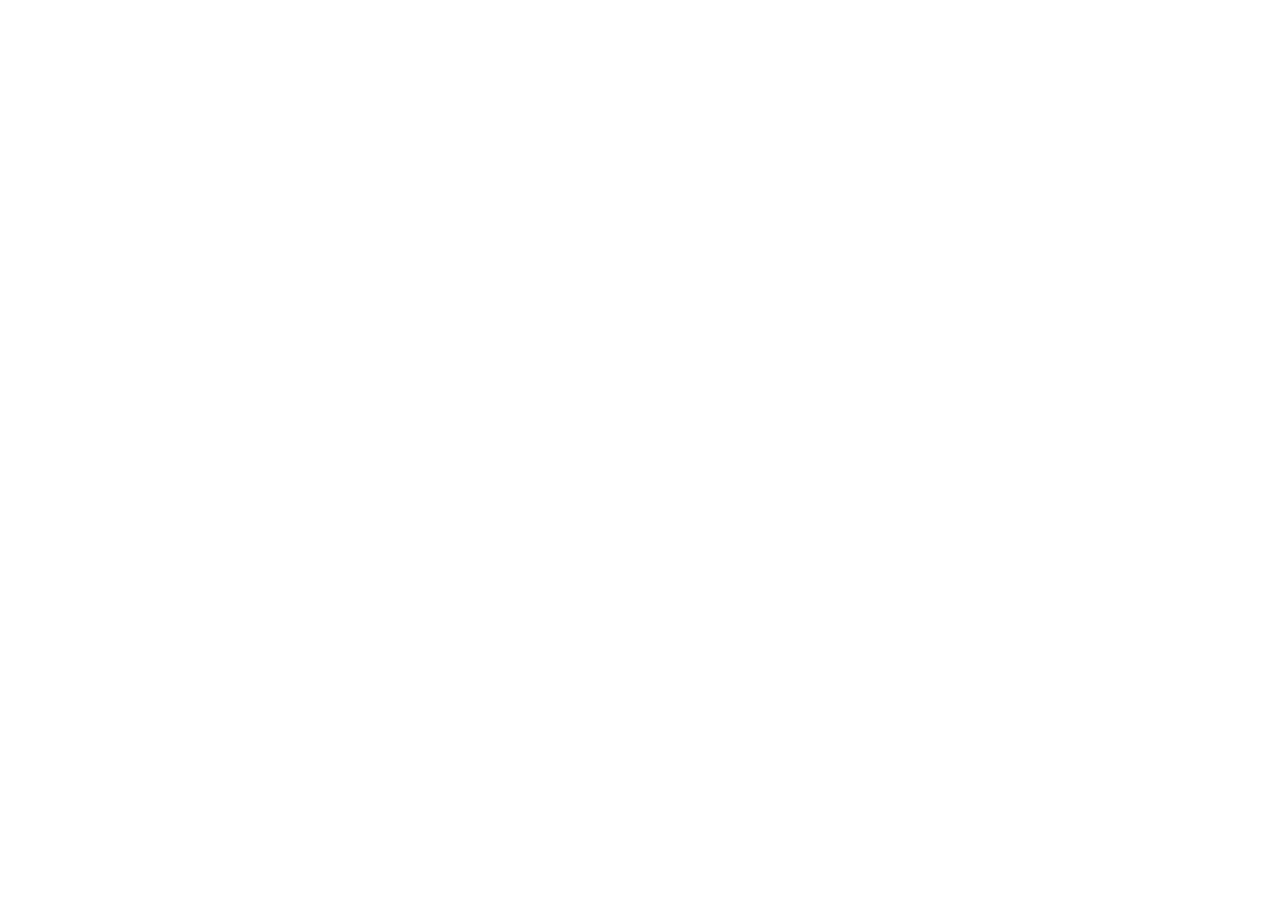
==== commit 7c5382f0: "Connect marketing homepage to multilingual app website" ====
--- a/index.html
+++ b/index.html
@@ -1,8 +1,8 @@
-<!doctype html><html lang="fr" dir="ltr"><head><meta charset="utf-8"><meta name="viewport" content="width=device-width,initial-scale=1"><title>LarpGPT : prompts photo IA pour tes projets créatifs</title><meta name="description" content="Un point de départ plus précis pour ta prochaine image. Explore les prompts photo, choisis une scène et copie le texte dans ton générateur d’images."><meta name="robots" content="index,follow,max-image-preview:large"><link rel="canonical" href="https://romeo-apps.gambinoromeo9.chatgpt.site/fr/larpgpt/"><link rel="alternate" hreflang="en" href="https://romeo-apps.gambinoromeo9.chatgpt.site/en/larpgpt/"><link rel="alternate" hreflang="fr" href="https://romeo-apps.gambinoromeo9.chatgpt.site/fr/larpgpt/"><link rel="alternate" hreflang="es" href="https://romeo-apps.gambinoromeo9.chatgpt.site/es/larpgpt/"><link rel="alternate" hreflang="de" href="https://romeo-apps.gambinoromeo9.chatgpt.site/de/larpgpt/"><link rel="alternate" hreflang="it" href="https://romeo-apps.gambinoromeo9.chatgpt.site/it/larpgpt/"><link rel="alternate" hreflang="pt-BR" href="https://romeo-apps.gambinoromeo9.chatgpt.site/pt-BR/larpgpt/"><link rel="alternate" hreflang="nl" href="https://romeo-apps.gambinoromeo9.chatgpt.site/nl/larpgpt/"><link rel="alternate" hreflang="pl" href="https://romeo-apps.gambinoromeo9.chatgpt.site/pl/larpgpt/"><link rel="alternate" hreflang="ru" href="https://romeo-apps.gambinoromeo9.chatgpt.site/ru/larpgpt/"><link rel="alternate" hreflang="tr" href="https://romeo-apps.gambinoromeo9.chatgpt.site/tr/larpgpt/"><link rel="alternate" hreflang="ar" href="https://romeo-apps.gambinoromeo9.chatgpt.site/ar/larpgpt/"><link rel="alternate" hreflang="hi" href="https://romeo-apps.gambinoromeo9.chatgpt.site/hi/larpgpt/"><link rel="alternate" hreflang="ja" href="https://romeo-apps.gambinoromeo9.chatgpt.site/ja/larpgpt/"><link rel="alternate" hreflang="ko" href="https://romeo-apps.gambinoromeo9.chatgpt.site/ko/larpgpt/"><link rel="alternate" hreflang="zh-Hans" href="https://romeo-apps.gambinoromeo9.chatgpt.site/zh-Hans/larpgpt/"><link rel="alternate" hreflang="zh-Hant" href="https://romeo-apps.gambinoromeo9.chatgpt.site/zh-Hant/larpgpt/"><link rel="alternate" hreflang="x-default" href="https://romeo-apps.gambinoromeo9.chatgpt.site/en/larpgpt/"><meta property="og:type" content="website"><meta property="og:title" content="LarpGPT : prompts photo IA pour tes projets créatifs"><meta property="og:description" content="Un point de départ plus précis pour ta prochaine image. Explore les prompts photo, choisis une scène et copie le texte dans ton générateur d’images."><meta property="og:url" content="https://romeo-apps.gambinoromeo9.chatgpt.site/fr/larpgpt/"><meta property="og:site_name" content="LarpGPT"><meta name="theme-color" content="#ffd9cf"><link rel="icon" href="https://romeo-apps.gambinoromeo9.chatgpt.site/assets/larpgpt-icon.webp"><link rel="stylesheet" href="https://romeo-apps.gambinoromeo9.chatgpt.site/style-a21a9633a5.css"><script type="application/ld+json">{"@context":"https://schema.org","@type":"SoftwareApplication","name":"LarpGPT","operatingSystem":"iOS","applicationCategory":"DesignApplication","description":"Un point de départ plus précis pour ta prochaine image. Explore les prompts photo, choisis une scène et copie le texte dans ton générateur d’images.","url":"https://romeo-apps.gambinoromeo9.chatgpt.site/fr/larpgpt/","inLanguage":"fr","author":{"@type":"Person","name":"Roméo Gambino"},"@id":"https://romeo-apps.gambinoromeo9.chatgpt.site/fr/larpgpt/#app","image":"https://romeo-apps.gambinoromeo9.chatgpt.site/assets/larpgpt-icon.webp","featureList":["Choisis un univers","Pense comme un photographe","Copie. Adapte. Crée."],"publisher":{"@id":"https://romeo-apps.gambinoromeo9.chatgpt.site/#publisher"}}</script><meta content="https://romeo-apps.gambinoromeo9.chatgpt.site/assets/larpgpt-art-v3-1774.webp" property="og:image"><meta content="1774" property="og:image:width"><meta content="887" property="og:image:height"><meta content="image/webp" property="og:image:type"><meta content="LarpGPT — Ta prochaine image commence ici" property="og:image:alt"><meta content="fr_FR" property="og:locale"><meta content="summary_large_image" name="twitter:card"><meta content="https://romeo-apps.gambinoromeo9.chatgpt.site/assets/larpgpt-art-v3-1774.webp" name="twitter:image"><script type="application/ld+json">{"@context":"https://schema.org","@type":"BreadcrumbList","itemListElement":[{"@type":"ListItem","position":1,"name":"Applications","item":"https://romeo-apps.gambinoromeo9.chatgpt.site/fr/"},{"@type":"ListItem","position":2,"name":"LarpGPT","item":"https://romeo-apps.gambinoromeo9.chatgpt.site/fr/larpgpt/"}]}</script><script type="application/ld+json">{"@context":"https://schema.org","@type":"WebPage","@id":"https://romeo-apps.gambinoromeo9.chatgpt.site/fr/larpgpt/#page","url":"https://romeo-apps.gambinoromeo9.chatgpt.site/fr/larpgpt/","name":"LarpGPT : prompts photo IA pour tes projets créatifs","inLanguage":"fr","isPartOf":{"@id":"https://romeo-apps.gambinoromeo9.chatgpt.site/#website"},"publisher":{"@id":"https://romeo-apps.gambinoromeo9.chatgpt.site/#publisher"},"about":{"@id":"https://romeo-apps.gambinoromeo9.chatgpt.site/fr/larpgpt/#app"},"primaryImageOfPage":{"@type":"ImageObject","url":"https://romeo-apps.gambinoromeo9.chatgpt.site/assets/larpgpt-art-v3-1774.webp"}}</script></head><body class="theme-studio" style="--accent:#ffd9cf;--accent-ink:#481e24"><a class="skip" href="#main">Regarde de plus près</a><header class="header"><a class="brand" href="https://romeo-apps.gambinoromeo9.chatgpt.site/fr/larpgpt/" aria-label="LarpGPT"><img src="https://romeo-apps.gambinoromeo9.chatgpt.site/assets/larpgpt-icon.webp" width="36" height="36" alt=""><span>LarpGPT</span></a><nav class="main-nav" aria-label="Applications"><a href="https://romeo-apps.gambinoromeo9.chatgpt.site/fr/larpgpt/#features">Regarde de plus près</a><a href="https://romeo-apps.gambinoromeo9.chatgpt.site/fr/larpgpt/#questions">Questions</a><a href="https://romeo-apps.gambinoromeo9.chatgpt.site/fr/">Toutes les applications</a></nav><details class="languages"><summary>Français <!-- @license lucide-static v1.41.0 - ISC -->
+<!doctype html><html lang="fr" dir="ltr"><head><meta charset="utf-8"><meta name="viewport" content="width=device-width,initial-scale=1"><title>LarpGPT : prompts photo IA pour tes projets créatifs</title><meta name="description" content="Un point de départ plus précis pour ta prochaine image. Explore les prompts photo, choisis une scène et copie le texte dans ton générateur d’images."><meta name="robots" content="index,follow,max-image-preview:large"><link rel="canonical" href="https://romeoapps.pages.dev/fr/larpgpt/"><link rel="alternate" hreflang="en" href="https://romeoapps.pages.dev/en/larpgpt/"><link rel="alternate" hreflang="fr" href="https://romeoapps.pages.dev/fr/larpgpt/"><link rel="alternate" hreflang="es" href="https://romeoapps.pages.dev/es/larpgpt/"><link rel="alternate" hreflang="de" href="https://romeoapps.pages.dev/de/larpgpt/"><link rel="alternate" hreflang="it" href="https://romeoapps.pages.dev/it/larpgpt/"><link rel="alternate" hreflang="pt-BR" href="https://romeoapps.pages.dev/pt-BR/larpgpt/"><link rel="alternate" hreflang="nl" href="https://romeoapps.pages.dev/nl/larpgpt/"><link rel="alternate" hreflang="pl" href="https://romeoapps.pages.dev/pl/larpgpt/"><link rel="alternate" hreflang="ru" href="https://romeoapps.pages.dev/ru/larpgpt/"><link rel="alternate" hreflang="tr" href="https://romeoapps.pages.dev/tr/larpgpt/"><link rel="alternate" hreflang="ar" href="https://romeoapps.pages.dev/ar/larpgpt/"><link rel="alternate" hreflang="hi" href="https://romeoapps.pages.dev/hi/larpgpt/"><link rel="alternate" hreflang="ja" href="https://romeoapps.pages.dev/ja/larpgpt/"><link rel="alternate" hreflang="ko" href="https://romeoapps.pages.dev/ko/larpgpt/"><link rel="alternate" hreflang="zh-Hans" href="https://romeoapps.pages.dev/zh-Hans/larpgpt/"><link rel="alternate" hreflang="zh-Hant" href="https://romeoapps.pages.dev/zh-Hant/larpgpt/"><link rel="alternate" hreflang="x-default" href="https://romeoapps.pages.dev/en/larpgpt/"><meta property="og:type" content="website"><meta property="og:title" content="LarpGPT : prompts photo IA pour tes projets créatifs"><meta property="og:description" content="Un point de départ plus précis pour ta prochaine image. Explore les prompts photo, choisis une scène et copie le texte dans ton générateur d’images."><meta property="og:url" content="https://romeoapps.pages.dev/fr/larpgpt/"><meta property="og:site_name" content="LarpGPT"><meta name="theme-color" content="#ffd9cf"><link rel="icon" href="https://romeoapps.pages.dev/assets/larpgpt-icon.webp"><link rel="stylesheet" href="https://romeoapps.pages.dev/style-a21a9633a5.css"><script type="application/ld+json">{"@context":"https://schema.org","@type":"SoftwareApplication","name":"LarpGPT","operatingSystem":"iOS","applicationCategory":"DesignApplication","description":"Un point de départ plus précis pour ta prochaine image. Explore les prompts photo, choisis une scène et copie le texte dans ton générateur d’images.","url":"https://romeoapps.pages.dev/fr/larpgpt/","inLanguage":"fr","author":{"@type":"Person","name":"Roméo Gambino"},"@id":"https://romeoapps.pages.dev/fr/larpgpt/#app","image":"https://romeoapps.pages.dev/assets/larpgpt-icon.webp","featureList":["Choisis un univers","Pense comme un photographe","Copie. Adapte. Crée."],"publisher":{"@id":"https://romeoapps.pages.dev/#publisher"}}</script><meta content="https://romeoapps.pages.dev/assets/larpgpt-art-v3-1774.webp" property="og:image"><meta content="1774" property="og:image:width"><meta content="887" property="og:image:height"><meta content="image/webp" property="og:image:type"><meta content="LarpGPT — Ta prochaine image commence ici" property="og:image:alt"><meta content="fr_FR" property="og:locale"><meta content="summary_large_image" name="twitter:card"><meta content="https://romeoapps.pages.dev/assets/larpgpt-art-v3-1774.webp" name="twitter:image"><script type="application/ld+json">{"@context":"https://schema.org","@type":"BreadcrumbList","itemListElement":[{"@type":"ListItem","position":1,"name":"Applications","item":"https://romeoapps.pages.dev/fr/"},{"@type":"ListItem","position":2,"name":"LarpGPT","item":"https://romeoapps.pages.dev/fr/larpgpt/"}]}</script><script type="application/ld+json">{"@context":"https://schema.org","@type":"WebPage","@id":"https://romeoapps.pages.dev/fr/larpgpt/#page","url":"https://romeoapps.pages.dev/fr/larpgpt/","name":"LarpGPT : prompts photo IA pour tes projets créatifs","inLanguage":"fr","isPartOf":{"@id":"https://romeoapps.pages.dev/#website"},"publisher":{"@id":"https://romeoapps.pages.dev/#publisher"},"about":{"@id":"https://romeoapps.pages.dev/fr/larpgpt/#app"},"primaryImageOfPage":{"@type":"ImageObject","url":"https://romeoapps.pages.dev/assets/larpgpt-art-v3-1774.webp"}}</script><meta http-equiv="refresh" content="0;url=https://romeoapps.pages.dev/fr/larpgpt/"></head><body class="theme-studio" style="--accent:#ffd9cf;--accent-ink:#481e24"><a class="skip" href="#main">Regarde de plus près</a><header class="header"><a class="brand" href="https://romeoapps.pages.dev/fr/larpgpt/" aria-label="LarpGPT"><img src="https://romeoapps.pages.dev/assets/larpgpt-icon.webp" width="36" height="36" alt=""><span>LarpGPT</span></a><nav class="main-nav" aria-label="Applications"><a href="https://romeoapps.pages.dev/fr/larpgpt/#features">Regarde de plus près</a><a href="https://romeoapps.pages.dev/fr/larpgpt/#questions">Questions</a><a href="https://romeoapps.pages.dev/fr/">Toutes les applications</a></nav><details class="languages"><summary>Français <!-- @license lucide-static v1.41.0 - ISC -->
 <svg class="icon" aria-hidden="true" focusable="false" xmlns="http://www.w3.org/2000/svg" width="24" height="24" viewbox="0 0 24 24" fill="none" stroke="currentColor" stroke-width="2" stroke-linecap="round" stroke-linejoin="round">
   <path d="m6 9 6 6 6-6" />
 </svg>
-</summary><nav aria-label="Choisis ta langue"><a lang="en" hreflang="en" href="https://romeo-apps.gambinoromeo9.chatgpt.site/en/larpgpt/">English</a><a lang="fr" hreflang="fr" href="https://romeo-apps.gambinoromeo9.chatgpt.site/fr/larpgpt/" aria-current="page">Français</a><a lang="es" hreflang="es" href="https://romeo-apps.gambinoromeo9.chatgpt.site/es/larpgpt/">Español</a><a lang="de" hreflang="de" href="https://romeo-apps.gambinoromeo9.chatgpt.site/de/larpgpt/">Deutsch</a><a lang="it" hreflang="it" href="https://romeo-apps.gambinoromeo9.chatgpt.site/it/larpgpt/">Italiano</a><a lang="pt-BR" hreflang="pt-BR" href="https://romeo-apps.gambinoromeo9.chatgpt.site/pt-BR/larpgpt/">Português (Brasil)</a><a lang="nl" hreflang="nl" href="https://romeo-apps.gambinoromeo9.chatgpt.site/nl/larpgpt/">Nederlands</a><a lang="pl" hreflang="pl" href="https://romeo-apps.gambinoromeo9.chatgpt.site/pl/larpgpt/">Polski</a><a lang="ru" hreflang="ru" href="https://romeo-apps.gambinoromeo9.chatgpt.site/ru/larpgpt/">Русский</a><a lang="tr" hreflang="tr" href="https://romeo-apps.gambinoromeo9.chatgpt.site/tr/larpgpt/">Türkçe</a><a lang="ar" hreflang="ar" href="https://romeo-apps.gambinoromeo9.chatgpt.site/ar/larpgpt/">العربية</a><a lang="hi" hreflang="hi" href="https://romeo-apps.gambinoromeo9.chatgpt.site/hi/larpgpt/">हिन्दी</a><a lang="ja" hreflang="ja" href="https://romeo-apps.gambinoromeo9.chatgpt.site/ja/larpgpt/">日本語</a><a lang="ko" hreflang="ko" href="https://romeo-apps.gambinoromeo9.chatgpt.site/ko/larpgpt/">한국어</a><a lang="zh-Hans" hreflang="zh-Hans" href="https://romeo-apps.gambinoromeo9.chatgpt.site/zh-Hans/larpgpt/">简体中文</a><a lang="zh-Hant" hreflang="zh-Hant" href="https://romeo-apps.gambinoromeo9.chatgpt.site/zh-Hant/larpgpt/">繁體中文</a></nav></details></header><main id="main"><nav aria-label="Fil d’Ariane" class="breadcrumbs"><a href="https://romeo-apps.gambinoromeo9.chatgpt.site/fr/">Applications</a><span aria-hidden="true">/</span><span aria-current="page">LarpGPT</span></nav><section class="hero editorial-hero hero-v2 hero-v3"><img class="hero-scene" src="https://romeo-apps.gambinoromeo9.chatgpt.site/assets/larpgpt-art-v3-1774.webp" srcset="https://romeo-apps.gambinoromeo9.chatgpt.site/assets/larpgpt-art-v3-640.webp 640w, https://romeo-apps.gambinoromeo9.chatgpt.site/assets/larpgpt-art-v3-1024.webp 1024w, https://romeo-apps.gambinoromeo9.chatgpt.site/assets/larpgpt-art-v3-1600.webp 1600w, https://romeo-apps.gambinoromeo9.chatgpt.site/assets/larpgpt-art-v3-1774.webp 1774w" sizes="(max-width: 700px) 150vw, 100vw" width="1774" height="887" loading="eager" fetchpriority="high" decoding="async" alt="LarpGPT · Ta prochaine image commence ici"><div class="hero-copy"><p class="eyebrow">Ta prochaine image commence ici</p><h1>LarpGPT</h1><p class="hero-subtitle">prompts photo IA pour tes projets créatifs</p><div class="hero-actions"><p class="release">Bientôt sur l’App Store</p><a class="text-link" href="#features">Regarde de plus près <span aria-hidden="true">↓</span></a></div><p class="availability">Sortie en attente · Disponibilité selon le pays</p></div></section><div class="benefit-strip"><span><!-- @license lucide-static v1.41.0 - ISC -->
+</summary><nav aria-label="Choisis ta langue"><a lang="en" hreflang="en" href="https://romeoapps.pages.dev/en/larpgpt/">English</a><a lang="fr" hreflang="fr" href="https://romeoapps.pages.dev/fr/larpgpt/" aria-current="page">Français</a><a lang="es" hreflang="es" href="https://romeoapps.pages.dev/es/larpgpt/">Español</a><a lang="de" hreflang="de" href="https://romeoapps.pages.dev/de/larpgpt/">Deutsch</a><a lang="it" hreflang="it" href="https://romeoapps.pages.dev/it/larpgpt/">Italiano</a><a lang="pt-BR" hreflang="pt-BR" href="https://romeoapps.pages.dev/pt-BR/larpgpt/">Português (Brasil)</a><a lang="nl" hreflang="nl" href="https://romeoapps.pages.dev/nl/larpgpt/">Nederlands</a><a lang="pl" hreflang="pl" href="https://romeoapps.pages.dev/pl/larpgpt/">Polski</a><a lang="ru" hreflang="ru" href="https://romeoapps.pages.dev/ru/larpgpt/">Русский</a><a lang="tr" hreflang="tr" href="https://romeoapps.pages.dev/tr/larpgpt/">Türkçe</a><a lang="ar" hreflang="ar" href="https://romeoapps.pages.dev/ar/larpgpt/">العربية</a><a lang="hi" hreflang="hi" href="https://romeoapps.pages.dev/hi/larpgpt/">हिन्दी</a><a lang="ja" hreflang="ja" href="https://romeoapps.pages.dev/ja/larpgpt/">日本語</a><a lang="ko" hreflang="ko" href="https://romeoapps.pages.dev/ko/larpgpt/">한국어</a><a lang="zh-Hans" hreflang="zh-Hans" href="https://romeoapps.pages.dev/zh-Hans/larpgpt/">简体中文</a><a lang="zh-Hant" hreflang="zh-Hant" href="https://romeoapps.pages.dev/zh-Hant/larpgpt/">繁體中文</a></nav></details></header><main id="main"><nav aria-label="Fil d’Ariane" class="breadcrumbs"><a href="https://romeoapps.pages.dev/fr/">Applications</a><span aria-hidden="true">/</span><span aria-current="page">LarpGPT</span></nav><section class="hero editorial-hero hero-v2 hero-v3"><img class="hero-scene" src="https://romeoapps.pages.dev/assets/larpgpt-art-v3-1774.webp" srcset="https://romeoapps.pages.dev/assets/larpgpt-art-v3-640.webp 640w, https://romeoapps.pages.dev/assets/larpgpt-art-v3-1024.webp 1024w, https://romeoapps.pages.dev/assets/larpgpt-art-v3-1600.webp 1600w, https://romeoapps.pages.dev/assets/larpgpt-art-v3-1774.webp 1774w" sizes="(max-width: 700px) 150vw, 100vw" width="1774" height="887" loading="eager" fetchpriority="high" decoding="async" alt="LarpGPT · Ta prochaine image commence ici"><div class="hero-copy"><p class="eyebrow">Ta prochaine image commence ici</p><h1>LarpGPT</h1><p class="hero-subtitle">prompts photo IA pour tes projets créatifs</p><div class="hero-actions"><p class="release">Bientôt sur l’App Store</p><a class="text-link" href="#features">Regarde de plus près <span aria-hidden="true">↓</span></a></div><p class="availability">Sortie en attente · Disponibilité selon le pays</p></div></section><div class="benefit-strip"><span><!-- @license lucide-static v1.41.0 - ISC -->
 <svg class="icon" aria-hidden="true" focusable="false" xmlns="http://www.w3.org/2000/svg" width="24" height="24" viewbox="0 0 24 24" fill="none" stroke="currentColor" stroke-width="2" stroke-linecap="round" stroke-linejoin="round">
   <path d="M20 6 9 17l-5-5" />
 </svg>
@@ -42,12 +42,12 @@
   <path d="M12 5v14" />
   <path d="m19 12-7 7-7-7" />
 </svg>
-</a></div><figure><a href="https://romeo-apps.gambinoromeo9.chatgpt.site/assets/larpgpt-detail.webp"><img src="https://romeo-apps.gambinoromeo9.chatgpt.site/assets/larpgpt-detail.webp" width="630" height="1368" loading="lazy" alt="LarpGPT · Regarde de plus près"></a><figcaption>LarpGPT · EN</figcaption></figure></section><section class="section guides"><div class="section-heading"><p class="eyebrow">Guides</p><h2>Pour approfondir</h2></div><a class="guide-row" href="https://romeo-apps.gambinoromeo9.chatgpt.site/fr/larpgpt/write-ai-photo-prompts/"><div><h3>Comment structurer un prompt photo pour l’IA</h3><p>Donne une consigne plus claire à ton générateur grâce au sujet, au décor, au cadrage et à la lumière.</p></div><!-- @license lucide-static v1.41.0 - ISC -->
+</a></div><figure><a href="https://romeoapps.pages.dev/assets/larpgpt-detail.webp"><img src="https://romeoapps.pages.dev/assets/larpgpt-detail.webp" width="630" height="1368" loading="lazy" alt="LarpGPT · Regarde de plus près"></a><figcaption>LarpGPT · EN</figcaption></figure></section><section class="section guides"><div class="section-heading"><p class="eyebrow">Guides</p><h2>Pour approfondir</h2></div><a class="guide-row" href="https://romeoapps.pages.dev/fr/larpgpt/write-ai-photo-prompts/"><div><h3>Comment structurer un prompt photo pour l’IA</h3><p>Donne une consigne plus claire à ton générateur grâce au sujet, au décor, au cadrage et à la lumière.</p></div><!-- @license lucide-static v1.41.0 - ISC -->
 <svg class="icon" aria-hidden="true" focusable="false" xmlns="http://www.w3.org/2000/svg" width="24" height="24" viewbox="0 0 24 24" fill="none" stroke="currentColor" stroke-width="2" stroke-linecap="round" stroke-linejoin="round">
   <path d="M7 7h10v10" />
   <path d="M7 17 17 7" />
 </svg>
-</a><a class="guide-row" href="https://romeo-apps.gambinoromeo9.chatgpt.site/fr/larpgpt/photo-prompt-examples/"><div><h3>Trois exemples de prompts photo à adapter</h3><p>Essaie des consignes originales pour une scène d’architecture, un instant urbain et une photo d’objet.</p></div><!-- @license lucide-static v1.41.0 - ISC -->
+</a><a class="guide-row" href="https://romeoapps.pages.dev/fr/larpgpt/photo-prompt-examples/"><div><h3>Trois exemples de prompts photo à adapter</h3><p>Essaie des consignes originales pour une scène d’architecture, un instant urbain et une photo d’objet.</p></div><!-- @license lucide-static v1.41.0 - ISC -->
 <svg class="icon" aria-hidden="true" focusable="false" xmlns="http://www.w3.org/2000/svg" width="24" height="24" viewbox="0 0 24 24" fill="none" stroke="currentColor" stroke-width="2" stroke-linecap="round" stroke-linejoin="round">
   <path d="M7 7h10v10" />
   <path d="M7 17 17 7" />
@@ -77,4 +77,4 @@
   <path d="M5 12h14" />
   <path d="M12 5v14" />
 </svg>
-</summary><p>Sur iPhone, ouvre Réglages, touche ton nom, puis Abonnements. Sélectionne l’app pour consulter ou résilier un abonnement actif. Supprimer l’app ne résilie pas l’abonnement.</p></details></div></section><section class="section support" id="support"><div><p class="eyebrow">Assistance</p><h2>Contacter l’assistance</h2><p>Indique le nom de l’app, ton modèle d’iPhone, ta version d’iOS et le problème rencontré. N’envoie jamais de mot de passe ni de données de paiement.</p></div><a class="text-link" href="mailto:Gambinoromeo9@gmail.com?subject=LarpGPT%20support">Gambinoromeo9@gmail.com <span aria-hidden="true">↗</span></a></section><section class="closing"><p class="eyebrow">Ta prochaine image commence ici</p><h2>LarpGPT</h2><p class="release">Bientôt sur l’App Store</p><p>Sortie en attente · Disponibilité selon le pays</p></section></main><footer class="footer"><div class="footer-top"><a class="brand" href="https://romeo-apps.gambinoromeo9.chatgpt.site/fr/">LarpGPT</a><p>Par Roméo Gambino</p></div><nav aria-label="Assistance"><a href="https://romeo-apps.gambinoromeo9.chatgpt.site/fr/larpgpt/#support">Assistance</a><a href="https://dualnbackapp.github.io/larpgpt/privacy.html">Confidentialité de l’app</a><a href="https://www.apple.com/legal/internet-services/itunes/dev/stdeula/">Conditions d’utilisation</a><a href="https://romeo-apps.gambinoromeo9.chatgpt.site/en/website-privacy/">Confidentialité du site</a><a href="https://romeo-apps.gambinoromeo9.chatgpt.site/fr/">Toutes les applications</a></nav><p class="fine">© 2026 Roméo Gambino</p></footer></body></html>+</summary><p>Sur iPhone, ouvre Réglages, touche ton nom, puis Abonnements. Sélectionne l’app pour consulter ou résilier un abonnement actif. Supprimer l’app ne résilie pas l’abonnement.</p></details></div></section><section class="section support" id="support"><div><p class="eyebrow">Assistance</p><h2>Contacter l’assistance</h2><p>Indique le nom de l’app, ton modèle d’iPhone, ta version d’iOS et le problème rencontré. N’envoie jamais de mot de passe ni de données de paiement.</p></div><a class="text-link" href="mailto:Gambinoromeo9@gmail.com?subject=LarpGPT%20support">Gambinoromeo9@gmail.com <span aria-hidden="true">↗</span></a></section><section class="closing"><p class="eyebrow">Ta prochaine image commence ici</p><h2>LarpGPT</h2><p class="release">Bientôt sur l’App Store</p><p>Sortie en attente · Disponibilité selon le pays</p></section></main><footer class="footer"><div class="footer-top"><a class="brand" href="https://romeoapps.pages.dev/fr/">LarpGPT</a><p>Par Roméo Gambino</p></div><nav aria-label="Assistance"><a href="https://romeoapps.pages.dev/fr/larpgpt/#support">Assistance</a><a href="https://dualnbackapp.github.io/larpgpt/privacy.html">Confidentialité de l’app</a><a href="https://www.apple.com/legal/internet-services/itunes/dev/stdeula/">Conditions d’utilisation</a><a href="https://romeoapps.pages.dev/en/website-privacy/">Confidentialité du site</a><a href="https://romeoapps.pages.dev/fr/">Toutes les applications</a></nav><p class="fine">© 2026 Roméo Gambino</p></footer></body></html>
